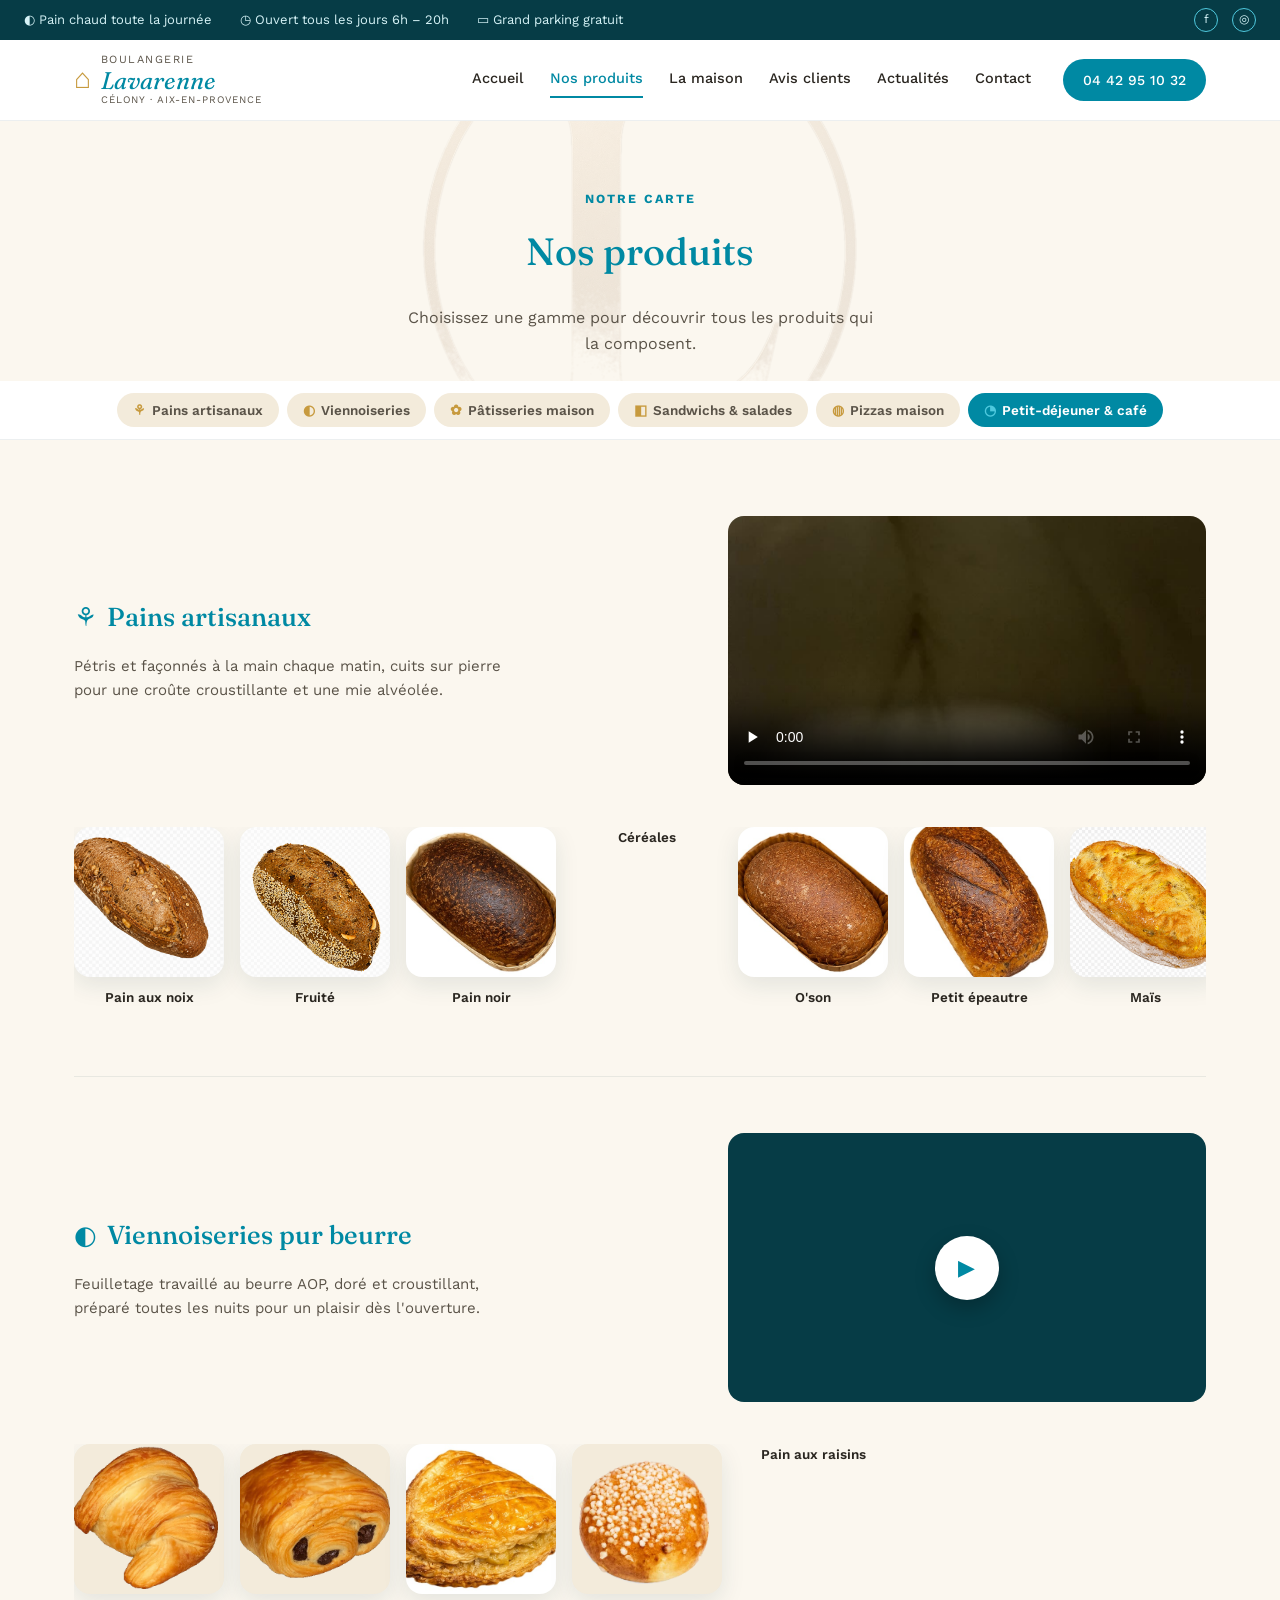
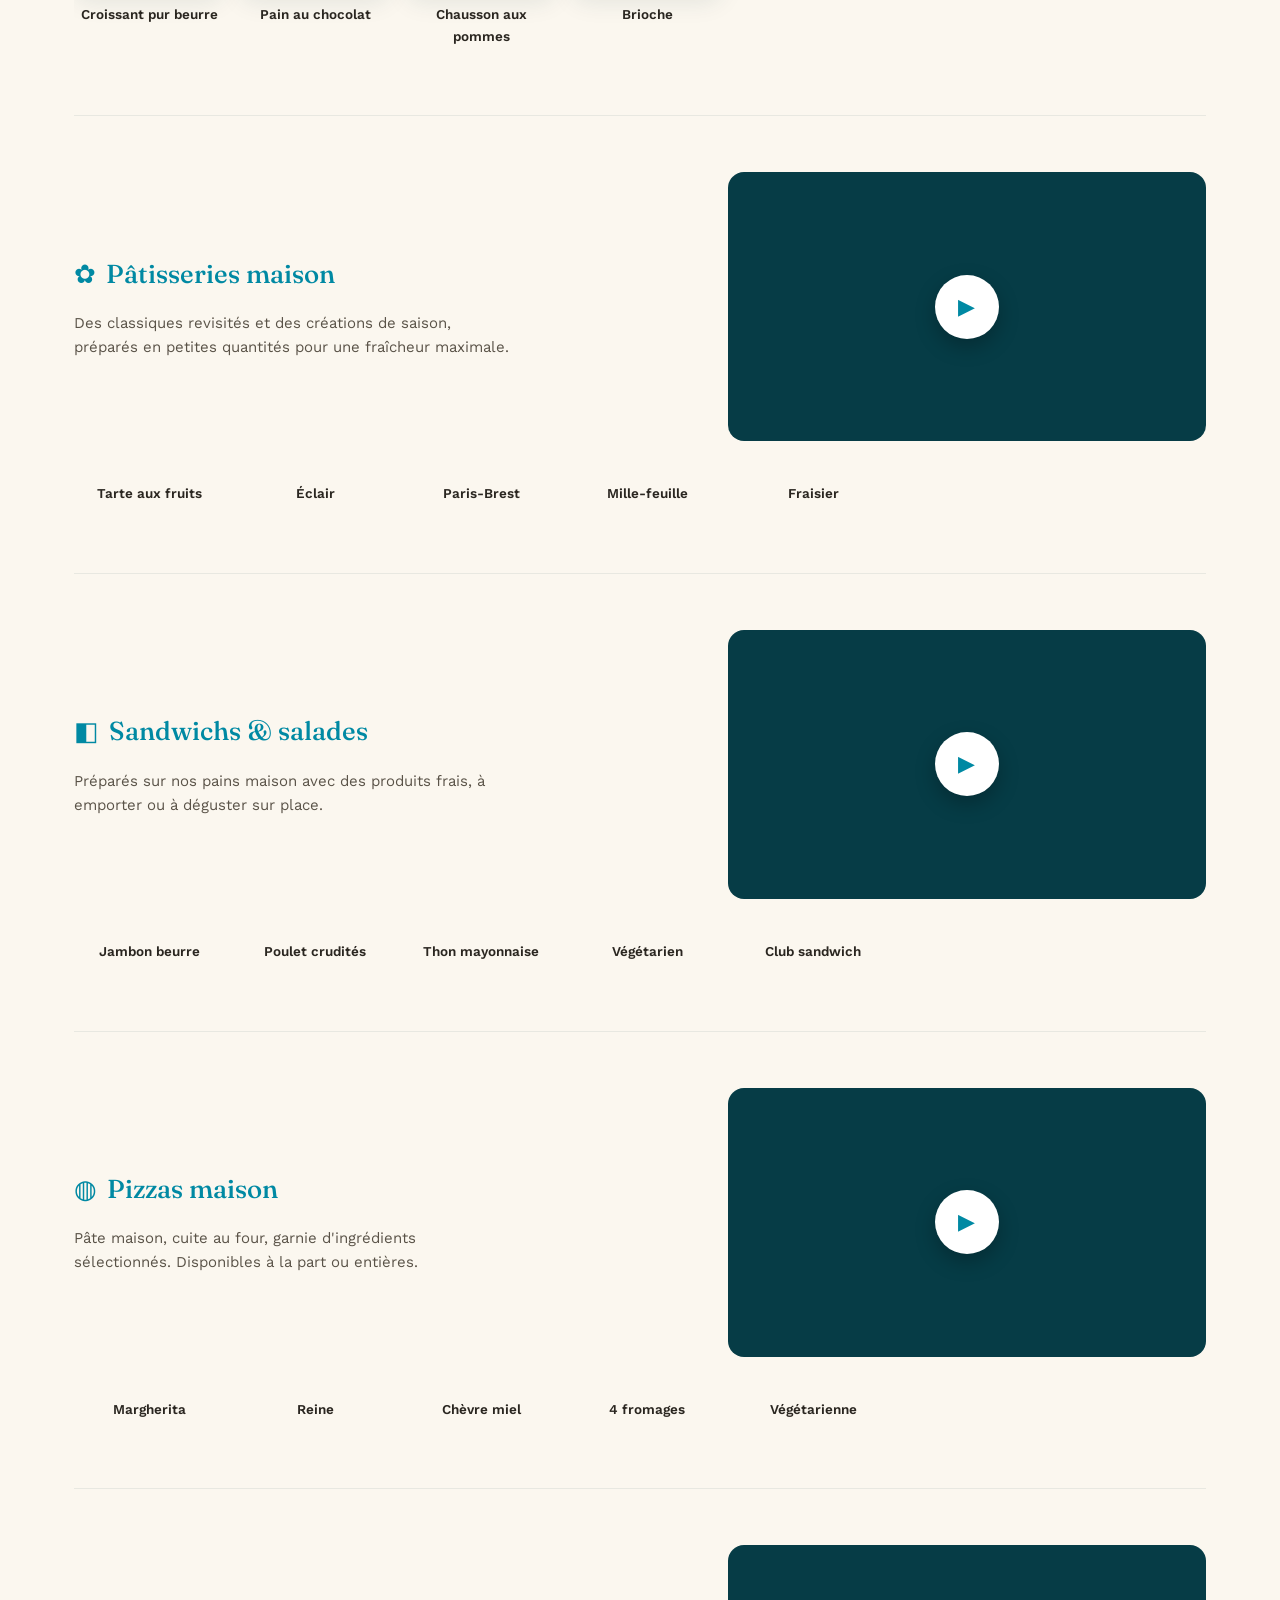
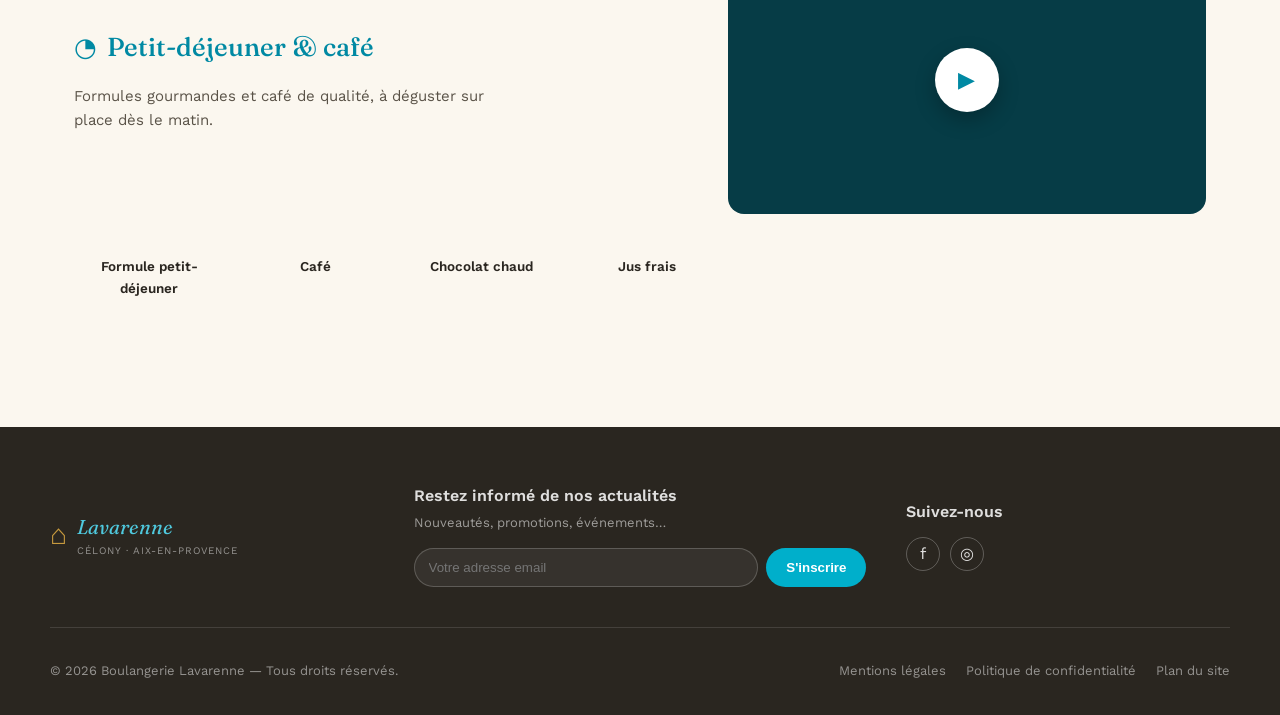
==== produits.html @ 8141646d "Add files via upload" ====
<!DOCTYPE html>
<html lang="fr">
<head>
<meta charset="UTF-8">
<meta name="viewport" content="width=device-width, initial-scale=1.0">
<title>Nos produits — Boulangerie Lavarenne</title>
<meta name="description" content="Découvrez toute la gamme de la Boulangerie Lavarenne : pains artisanaux, viennoiseries, pâtisseries maison, sandwichs, pizzas et petit-déjeuner.">
<link rel="preconnect" href="https://fonts.googleapis.com">
<link rel="preconnect" href="https://fonts.gstatic.com" crossorigin>
<link href="https://fonts.googleapis.com/css2?family=Fraunces:ital,opsz,wght@0,9..144,400;0,9..144,500;0,9..144,600;1,9..144,500&family=Work+Sans:wght@400;500;600&display=swap" rel="stylesheet">
<link rel="stylesheet" href="style.css">
<link rel="stylesheet" href="produits.css">
<style>
  .produits-hero{position:relative;overflow:hidden;}
  .produits-hero .hero-logo-bg{
    position:absolute;
    top:50%;
    left:50%;
    transform:translate(-50%,-50%);
    width:640px;
    max-width:90vw;
    height:auto;
    opacity:0.16;
    pointer-events:none;
    z-index:0;
  }
  .produits-hero > *{position:relative;z-index:1;}
</style>
</head>
<body>

<div class="topbar">
  <div class="topbar-inner">
    <span><i class="icon">◐</i> Pain chaud toute la journée</span>
    <span><i class="icon">◷</i> Ouvert tous les jours 6h – 20h</span>
    <span class="hide-mobile"><i class="icon">▭</i> Grand parking gratuit</span>
  </div>
  <div class="topbar-social">
    <a href="#" aria-label="Facebook">f</a>
    <a href="#" aria-label="Instagram">◎</a>
  </div>
</div>

<header class="site-header" id="site-header">
  <div class="header-inner">
    <a href="index.html" class="logo">
      <span class="logo-wheat">⌂</span>
      <span class="logo-text">
        <span class="logo-eyebrow">Boulangerie</span>
        <span class="logo-name">Lavarenne</span>
        <span class="logo-sub">Célony · Aix-en-Provence</span>
      </span>
    </a>
    <nav class="main-nav">
      <a href="index.html">Accueil</a>
      <a href="produits.html" class="active">Nos produits</a>
      <a href="index.html#maison">La maison</a>
      <a href="index.html#avis">Avis clients</a>
      <a href="index.html#actualites">Actualités</a>
      <a href="index.html#contact">Contact</a>
    </nav>
    <a href="tel:0442951032" class="phone-pill">04 42 95 10 32</a>
    <button class="burger" id="burger" aria-label="Ouvrir le menu">☰</button>
  </div>
</header>

<!-- ===== BANNIÈRE PAGE ===== -->
<section class="produits-hero">
  <img src="logo-lavarenne.webp" alt="" class="hero-logo-bg" aria-hidden="true">
  <p class="eyebrow">Notre carte</p>
  <h1>Nos produits</h1>
  <p class="produits-hero-text">Choisissez une gamme pour découvrir tous les produits qui la composent.</p>
</section>

<!-- ===== NAVIGATION CATÉGORIES (sticky) ===== -->
<nav class="cat-nav" id="cat-nav">
  <button data-target="pains" class="cat-btn active"><span class="icon">⚘</span>Pains artisanaux</button>
  <button data-target="viennoiseries" class="cat-btn"><span class="icon">◐</span>Viennoiseries</button>
  <button data-target="patisseries" class="cat-btn"><span class="icon">✿</span>Pâtisseries maison</button>
  <button data-target="sandwichs" class="cat-btn"><span class="icon">◧</span>Sandwichs &amp; salades</button>
  <button data-target="pizzas" class="cat-btn"><span class="icon">◍</span>Pizzas maison</button>
  <button data-target="petitdejeuner" class="cat-btn"><span class="icon">◔</span>Petit-déjeuner &amp; café</button>
</nav>

<!-- ===== SECTIONS PRODUITS ===== -->
<main class="produits-main">

  <section class="produit-section" id="pains">
    <div class="produit-section-head">
      <div>
        <h2><span class="icon">⚘</span>Pains artisanaux</h2>
        <p>Pétris et façonnés à la main chaque matin, cuits sur pierre pour une croûte croustillante et une mie alvéolée.</p>
      </div>
      <div class="video-block small">
        <video controls poster="atelier-video-cover.jpg" preload="none">
          <source src="atelier-video.mp4" type="video/mp4">
        </video>
      </div>
    </div>
    <div class="produit-scroll">
      <div class="produit-card"><img src="pain-noix.png" onerror="this.style.display='none'" alt="Pain aux noix"><p>Pain aux noix</p></div>
      <div class="produit-card"><img src="pain-fruitier.png" onerror="this.style.display='none'" alt="Pain fruité"><p>Fruité</p></div>
      <div class="produit-card"><img src="prod-noir.jpeg" onerror="this.style.display='none'" alt="Pain noir"><p>Pain noir</p></div>
      <div class="produit-card"><img src="prod-cereales2.jpg" onerror="this.style.display='none'" alt="Pain aux céréales"><p>Céréales</p></div>
      <div class="produit-card"><img src="prod-oson.jpeg" onerror="this.style.display='none'" alt="Pain O'son"><p>O'son</p></div>
      <div class="produit-card"><img src="prod-epeautre.jpeg" onerror="this.style.display='none'" alt="Petit épeautre"><p>Petit épeautre</p></div>
      <div class="produit-card"><img src="pain-mais.png" onerror="this.style.display='none'" alt="Pain au maïs"><p>Maïs</p></div>
      <div class="produit-card"><img src="prod-tourteseigle.jpg" onerror="this.style.display='none'" alt="Tourte de seigle"><p>Tourte de seigle</p></div>
      <div class="produit-card"><img src="pain-olives.png" onerror="this.style.display='none'" alt="Pain aux olives"><p>Pain aux olives</p></div>
    </div>
  </section>

  <section class="produit-section" id="viennoiseries">
    <div class="produit-section-head">
      <div>
        <h2><span class="icon">◐</span>Viennoiseries pur beurre</h2>
        <p>Feuilletage travaillé au beurre AOP, doré et croustillant, préparé toutes les nuits pour un plaisir dès l'ouverture.</p>
      </div>
      <div class="video-block small">
        <!-- VIDÉO À REMPLACER : feuilletage / sortie de four des croissants -->
        <img src="video-viennoiseries.jpg" alt="Feuilletage des viennoiseries" onerror="this.style.display='none'">
        <button class="play-btn" aria-label="Voir la vidéo viennoiseries">▶</button>
      </div>
    </div>
    <div class="produit-scroll">
      <div class="produit-card"><img src="prod-croissant.png" onerror="this.style.display='none'" alt="Croissant pur beurre"><p>Croissant pur beurre</p></div>
      <div class="produit-card"><img src="prod-painchoco.png" onerror="this.style.display='none'" alt="Pain au chocolat"><p>Pain au chocolat</p></div>
      <div class="produit-card"><img src="prod-chausson.jpeg" onerror="this.style.display='none'" alt="Chausson aux pommes"><p>Chausson aux pommes</p></div>
      <div class="produit-card"><img src="brioche-sucre.webp" onerror="this.style.display='none'" alt="Brioche"><p>Brioche</p></div>
      <div class="produit-card"><img src="Prod-raisin.jpeg" onerror="this.style.display='none'" alt="Pain aux raisins"><p>Pain aux raisins</p></div>
    </div>
  </section>

  <section class="produit-section" id="patisseries">
    <div class="produit-section-head">
      <div>
        <h2><span class="icon">✿</span>Pâtisseries maison</h2>
        <p>Des classiques revisités et des créations de saison, préparés en petites quantités pour une fraîcheur maximale.</p>
      </div>
      <div class="video-block small">
        <!-- VIDÉO À REMPLACER : dressage d'une pâtisserie, pochage de crème -->
        <img src="video-patisseries.jpg" alt="Dressage d'une pâtisserie" onerror="this.style.display='none'">
        <button class="play-btn" aria-label="Voir la vidéo pâtisseries">▶</button>
      </div>
    </div>
    <div class="produit-scroll">
      <div class="produit-card"><img src="prod-tarte.jpg" onerror="this.style.display='none'" alt="Tarte aux fruits"><p>Tarte aux fruits</p></div>
      <div class="produit-card"><img src="prod-eclair.jpg" onerror="this.style.display='none'" alt="Éclair"><p>Éclair</p></div>
      <div class="produit-card"><img src="prod-parisbrest.jpg" onerror="this.style.display='none'" alt="Paris-Brest"><p>Paris-Brest</p></div>
      <div class="produit-card"><img src="prod-millefeuille.jpg" onerror="this.style.display='none'" alt="Mille-feuille"><p>Mille-feuille</p></div>
      <div class="produit-card"><img src="prod-fraisier.jpg" onerror="this.style.display='none'" alt="Fraisier"><p>Fraisier</p></div>
    </div>
  </section>

  <section class="produit-section" id="sandwichs">
    <div class="produit-section-head">
      <div>
        <h2><span class="icon">◧</span>Sandwichs &amp; salades</h2>
        <p>Préparés sur nos pains maison avec des produits frais, à emporter ou à déguster sur place.</p>
      </div>
      <div class="video-block small">
        <!-- VIDÉO À REMPLACER : garnissage d'un sandwich au comptoir -->
        <img src="video-sandwichs.jpg" alt="Préparation d'un sandwich" onerror="this.style.display='none'">
        <button class="play-btn" aria-label="Voir la vidéo sandwichs">▶</button>
      </div>
    </div>
    <div class="produit-scroll">
      <div class="produit-card"><img src="prod-jambonbeurre.jpg" onerror="this.style.display='none'" alt="Jambon beurre"><p>Jambon beurre</p></div>
      <div class="produit-card"><img src="prod-poulet.jpg" onerror="this.style.display='none'" alt="Poulet crudités"><p>Poulet crudités</p></div>
      <div class="produit-card"><img src="prod-thon.jpg" onerror="this.style.display='none'" alt="Thon mayonnaise"><p>Thon mayonnaise</p></div>
      <div class="produit-card"><img src="prod-vege.jpg" onerror="this.style.display='none'" alt="Sandwich végétarien"><p>Végétarien</p></div>
      <div class="produit-card"><img src="prod-club.jpg" onerror="this.style.display='none'" alt="Club sandwich"><p>Club sandwich</p></div>
    </div>
  </section>

  <section class="produit-section" id="pizzas">
    <div class="produit-section-head">
      <div>
        <h2><span class="icon">◍</span>Pizzas maison</h2>
        <p>Pâte maison, cuite au four, garnie d'ingrédients sélectionnés. Disponibles à la part ou entières.</p>
      </div>
      <div class="video-block small">
        <!-- VIDÉO À REMPLACER : étalage de pâte, sortie de four de la pizza -->
        <img src="video-pizzas.jpg" alt="Préparation d'une pizza" onerror="this.style.display='none'">
        <button class="play-btn" aria-label="Voir la vidéo pizzas">▶</button>
      </div>
    </div>
    <div class="produit-scroll">
      <div class="produit-card"><img src="prod-margherita.jpg" onerror="this.style.display='none'" alt="Margherita"><p>Margherita</p></div>
      <div class="produit-card"><img src="prod-reine.jpg" onerror="this.style.display='none'" alt="Reine"><p>Reine</p></div>
      <div class="produit-card"><img src="prod-chevremiel.jpg" onerror="this.style.display='none'" alt="Chèvre miel"><p>Chèvre miel</p></div>
      <div class="produit-card"><img src="prod-4fromages.jpg" onerror="this.style.display='none'" alt="4 fromages"><p>4 fromages</p></div>
      <div class="produit-card"><img src="prod-pizzavege.jpg" onerror="this.style.display='none'" alt="Pizza végétarienne"><p>Végétarienne</p></div>
    </div>
  </section>

  <section class="produit-section" id="petitdejeuner">
    <div class="produit-section-head">
      <div>
        <h2><span class="icon">◔</span>Petit-déjeuner &amp; café</h2>
        <p>Formules gourmandes et café de qualité, à déguster sur place dès le matin.</p>
      </div>
      <div class="video-block small">
        <!-- VIDÉO À REMPLACER : préparation d'un café, dressage d'une formule petit-déjeuner -->
        <img src="video-petitdej.jpg" alt="Préparation d'un café" onerror="this.style.display='none'">
        <button class="play-btn" aria-label="Voir la vidéo petit-déjeuner">▶</button>
      </div>
    </div>
    <div class="produit-scroll">
      <div class="produit-card"><img src="prod-formule.jpg" onerror="this.style.display='none'" alt="Formule petit-déjeuner"><p>Formule petit-déjeuner</p></div>
      <div class="produit-card"><img src="prod-cafe.jpg" onerror="this.style.display='none'" alt="Café"><p>Café</p></div>
      <div class="produit-card"><img src="prod-chocolat.jpg" onerror="this.style.display='none'" alt="Chocolat chaud"><p>Chocolat chaud</p></div>
      <div class="produit-card"><img src="prod-jusfrais.jpg" onerror="this.style.display='none'" alt="Jus frais"><p>Jus frais</p></div>
    </div>
  </section>

</main>

<footer class="site-footer">
  <div class="footer-inner">
    <div class="footer-brand">
      <span class="logo-wheat">⌂</span>
      <div>
        <div class="logo-name">Lavarenne</div>
        <div class="logo-sub">Célony · Aix-en-Provence</div>
      </div>
    </div>
    <form class="newsletter" onsubmit="return false;">
      <p>Restez informé de nos actualités</p>
      <p class="footer-fine">Nouveautés, promotions, événements…</p>
      <div class="newsletter-row">
        <input type="email" placeholder="Votre adresse email" required>
        <button type="submit">S'inscrire</button>
      </div>
    </form>
    <div class="footer-social">
      <p>Suivez-nous</p>
      <div class="social-icons">
        <a href="#" aria-label="Facebook">f</a>
        <a href="#" aria-label="Instagram">◎</a>
      </div>
    </div>
  </div>
  <div class="footer-bottom">
    <p>© 2026 Boulangerie Lavarenne — Tous droits réservés.</p>
    <div class="footer-links">
      <a href="mentions-legales.html">Mentions légales</a>
      <a href="confidentialite.html">Politique de confidentialité</a>
      <a href="plan-du-site.html">Plan du site</a>
    </div>
  </div>
</footer>

<script src="script.js"></script>
<script src="produits.js"></script>
</body>
</html>
---- style.css ----
/* ===== TOKENS ===== */
:root{
  --turquoise-900:#063C46;
  --turquoise-700:#0089A3;
  --turquoise-600:#00AFCB;
  --turquoise-400:#4FC9DE;
  --turquoise-100:#D6F3F7;
  --cream-50:#FBF7EF;
  --cream-100:#F3EBDB;
  --charcoal:#2A2620;
  --charcoal-soft:#5A5348;
  --gold:#C79A3E;
  --white:#FFFFFF;
  --radius-sm:8px;
  --radius-md:16px;
  --radius-lg:28px;
  --font-display:'Fraunces', serif;
  --font-body:'Work Sans', sans-serif;
  --shadow-card:0 8px 24px rgba(15,58,64,0.10);
  --max-width:1180px;
}

*{box-sizing:border-box;}
html{scroll-behavior:smooth;}
body.intro-active{overflow:hidden;}

/* ===== ÉCRAN D'INTRODUCTION ===== */
.intro-splash{
  position:fixed;inset:0;z-index:300;
  background:radial-gradient(ellipse at 50% 120%, #04100E 0%, #000000 65%);
  display:flex;align-items:center;justify-content:center;
  transition:opacity 1.1s ease;
  animation:intro-dawn 4.5s ease forwards;
}
@keyframes intro-dawn{
  0%{background:radial-gradient(ellipse at 50% 130%, #060606 0%, #000000 60%);}
  55%{background:radial-gradient(ellipse at 50% 120%, #0A2A2C 0%, #010403 65%);}
  100%{background:radial-gradient(ellipse at 50% 110%, #1B6B73 -20%, #04100E 55%, #010302 100%);}
}
.intro-splash.intro-lighten{background:radial-gradient(ellipse at 50% 110%, #1B6B73 -20%, #04100E 55%, #010302 100%);}
.intro-splash.intro-hide{opacity:0;pointer-events:none;}
.intro-splash p{
  margin:0;padding:0 28px;text-align:center;color:var(--white);
  font-family:var(--font-display);font-style:italic;
  font-size:clamp(20px,4vw,30px);line-height:1.4;
  opacity:0;transition:opacity 1.6s ease, transform 1.6s ease;
  transform:translateY(10px);
}
.intro-splash p.show{opacity:1;transform:translateY(0);}
.intro-splash p em{color:var(--turquoise-400);font-style:italic;}
body{
  margin:0;
  font-family:var(--font-body);
  color:var(--charcoal);
  background:var(--cream-50);
  line-height:1.6;
}
img{max-width:100%;display:block;}
a{color:inherit;text-decoration:none;}
h1,h2,h3{font-family:var(--font-display);font-weight:500;margin:0 0 0.6em;color:var(--charcoal);}
.icon{font-style:normal;}

/* ===== TOPBAR ===== */
.topbar{
  background:var(--turquoise-900);
  color:var(--turquoise-100);
  font-size:13px;
  display:flex;
  justify-content:space-between;
  align-items:center;
  padding:8px 24px;
}
.topbar-inner{display:flex;gap:28px;flex-wrap:wrap;}
.topbar-social{display:flex;gap:14px;}
.topbar-social a{width:24px;height:24px;border-radius:50%;border:1px solid var(--turquoise-400);display:flex;align-items:center;justify-content:center;font-size:12px;}
@media(max-width:720px){ .hide-mobile{display:none;} .topbar-inner{gap:16px;} }

/* ===== HEADER ===== */
.site-header{
  background:var(--white);
  border-bottom:1px solid rgba(15,58,64,0.08);
  position:sticky;
  top:0;
  z-index:50;
}
.header-inner{
  max-width:var(--max-width);
  margin:0 auto;
  padding:14px 24px;
  display:flex;
  align-items:center;
  gap:32px;
}
.logo{display:flex;align-items:center;gap:10px;margin-right:auto;}
.logo-wheat{font-size:28px;color:var(--gold);}
.logo-text{display:flex;flex-direction:column;line-height:1.15;}
.logo-eyebrow{font-size:11px;letter-spacing:1.5px;text-transform:uppercase;color:var(--charcoal-soft);}
.logo-name{font-family:var(--font-display);font-size:24px;color:var(--turquoise-700);font-style:italic;}
.logo-sub{font-size:10px;letter-spacing:1px;text-transform:uppercase;color:var(--charcoal-soft);}
.main-nav{display:flex;gap:26px;font-size:14.5px;font-weight:500;}
.main-nav a{padding:6px 0;border-bottom:2px solid transparent;}
.main-nav a:hover,.main-nav a.active{color:var(--turquoise-700);border-color:var(--turquoise-700);}
.phone-pill{background:var(--turquoise-700);color:var(--white);padding:10px 20px;border-radius:999px;font-weight:500;font-size:14px;white-space:nowrap;}
.phone-pill:hover{background:var(--turquoise-900);}
.burger{display:none;background:none;border:none;font-size:22px;cursor:pointer;}
@media(max-width:900px){
  .main-nav{display:none;}
  .burger{display:block;}
}

/* ===== HERO ===== */
.hero{position:relative;min-height:620px;display:flex;align-items:center;overflow:hidden;color:var(--white);}
.hero-media{position:absolute;inset:0;background:var(--turquoise-900);}
.hero-media img{width:100%;height:100%;object-fit:cover;opacity:0.85;}
.hero-overlay{position:absolute;inset:0;background:linear-gradient(90deg, rgba(15,25,25,0.82) 0%, rgba(15,25,25,0.55) 45%, rgba(15,25,25,0.25) 100%);}
.hero-content{position:relative;max-width:var(--max-width);margin:0 auto;padding:80px 24px;width:100%;}
.hero .eyebrow{color:var(--turquoise-100);text-transform:uppercase;letter-spacing:2px;font-size:13px;font-weight:600;margin-bottom:14px;}
.hero h1{font-size:46px;line-height:1.15;max-width:640px;margin-bottom:20px;color:var(--white);}
.hero h1 em{color:var(--turquoise-400);font-style:italic;}
.hero-text{max-width:480px;font-size:16px;color:rgba(255,255,255,0.85);margin-bottom:32px;}
.hero-actions{display:flex;gap:16px;flex-wrap:wrap;}
.btn{display:inline-flex;align-items:center;gap:8px;padding:14px 26px;border-radius:999px;font-weight:600;font-size:14.5px;transition:transform .15s ease, background .15s ease;}
.btn:hover{transform:translateY(-1px);}
.btn-primary{background:var(--turquoise-600);color:var(--white);}
.btn-primary:hover{background:var(--turquoise-700);}
.btn-outline{border:1.5px solid rgba(255,255,255,0.6);color:var(--white);}
.btn-outline:hover{background:rgba(255,255,255,0.12);}
.btn-light{background:var(--white);color:var(--turquoise-700);}
.hero-scroll{position:absolute;bottom:22px;left:50%;transform:translateX(-50%);font-size:22px;color:rgba(255,255,255,0.7);animation:bounce 2s infinite;}
@keyframes bounce{0%,100%{transform:translate(-50%,0);}50%{transform:translate(-50%,8px);}}
@media(max-width:720px){ .hero h1{font-size:32px;} .hero-content{padding:60px 20px;} }

/* ===== SECTIONS GÉNÉRIQUES ===== */
.section{padding:80px 24px;max-width:var(--max-width);margin:0 auto;}
.section-title{text-align:center;font-size:30px;}
.divider{text-align:center;color:var(--gold);letter-spacing:4px;margin-bottom:40px;font-size:13px;}

/* ===== SPÉCIALITÉS ===== */
.specialites-grid{display:grid;grid-template-columns:repeat(6,1fr);gap:18px;}
.specialite-card{position:relative;border-radius:var(--radius-md);overflow:hidden;aspect-ratio:3/4;box-shadow:var(--shadow-card);background:var(--turquoise-900);}
.specialite-card img{width:100%;height:100%;object-fit:cover;transition:transform .4s ease;}
.specialite-card:hover img{transform:scale(1.06);}
.specialite-card.img-fallback{background:linear-gradient(160deg,var(--turquoise-700),var(--turquoise-900));}
.specialite-card.img-fallback img{display:none;}
.specialite-label{position:absolute;left:0;right:0;bottom:0;padding:14px 10px;background:linear-gradient(0deg, rgba(15,25,25,0.85), transparent);color:var(--white);font-size:13.5px;font-weight:600;display:flex;flex-direction:column;align-items:center;gap:4px;text-align:center;}
.specialite-label .icon{font-size:18px;color:var(--turquoise-400);}
@media(max-width:900px){ .specialites-grid{grid-template-columns:repeat(3,1fr);} }
@media(max-width:520px){ .specialites-grid{grid-template-columns:repeat(2,1fr);} }

/* ===== AVIS ===== */
.avis-header{margin-bottom:32px;}
.google-score{display:flex;align-items:center;gap:10px;margin:8px 0;}
.google-g{width:34px;height:34px;border-radius:50%;background:var(--white);border:1px solid rgba(0,0,0,0.1);display:flex;align-items:center;justify-content:center;font-weight:700;color:var(--turquoise-700);}
.score{font-size:22px;font-weight:600;}
.avis-count a{color:var(--turquoise-700);font-weight:600;}
.avis-grid{display:grid;grid-template-columns:repeat(4,1fr);gap:18px;}
.avis-card{background:var(--white);border-radius:var(--radius-md);padding:22px;box-shadow:var(--shadow-card);margin:0;}
.avis-card .stars{color:var(--gold);letter-spacing:2px;margin-bottom:10px;}
.avis-card p{font-size:14.5px;color:var(--charcoal-soft);margin:0 0 14px;}
.avis-card cite{font-style:normal;font-weight:600;font-size:13.5px;}
@media(max-width:900px){ .avis-grid{grid-template-columns:repeat(2,1fr);} }
@media(max-width:560px){ .avis-grid{grid-template-columns:1fr;} }

/* ===== SAVOIR-FAIRE ===== */
.savoir-faire{background:var(--cream-100);border-radius:var(--radius-lg);}
.savoir-faire-grid{display:grid;grid-template-columns:1fr 1.1fr;gap:56px;align-items:center;}
.savoir-faire-text p{color:var(--charcoal-soft);font-size:15.5px;}
.eyebrow{color:var(--turquoise-700);text-transform:uppercase;letter-spacing:2px;font-size:12.5px;font-weight:700;}
.valeurs-list{list-style:none;padding:0;margin:24px 0;display:flex;flex-direction:column;gap:10px;font-weight:600;font-size:14.5px;}
.valeurs-list .icon{color:var(--gold);margin-right:10px;}
.video-block{position:relative;border-radius:var(--radius-md);overflow:hidden;aspect-ratio:16/10;background:var(--turquoise-900);margin-bottom:14px;}
.video-block img{width:100%;height:100%;object-fit:cover;opacity:0.75;}
.video-block video{width:100%;height:100%;object-fit:cover;display:block;background:var(--turquoise-900);}
.play-btn{position:absolute;top:50%;left:50%;transform:translate(-50%,-50%);width:64px;height:64px;border-radius:50%;background:var(--white);border:none;font-size:22px;color:var(--turquoise-700);cursor:pointer;box-shadow:0 8px 20px rgba(0,0,0,0.25);}
.video-caption{position:absolute;bottom:16px;left:16px;color:var(--white);font-weight:600;font-size:14px;text-transform:uppercase;letter-spacing:1px;}
.mini-gallery{display:grid;grid-template-columns:repeat(3,1fr);gap:10px;}
.mini-gallery img{border-radius:var(--radius-sm);aspect-ratio:1/1;object-fit:cover;}
@media(max-width:900px){ .savoir-faire-grid{grid-template-columns:1fr;} }

/* ===== UNIVERS ===== */
.univers-strip{display:grid;grid-auto-flow:column;grid-auto-columns:180px;gap:12px;overflow-x:auto;padding-bottom:8px;}
.univers-strip img{border-radius:var(--radius-sm);height:180px;object-fit:cover;}

/* ===== CONTACT ===== */
.contact{background:var(--turquoise-900);border-radius:var(--radius-lg);color:var(--white);margin-bottom:40px;}
.contact-grid{display:grid;grid-template-columns:1fr 1fr 1fr;gap:24px;}
.contact-info h2{color:var(--white);}
.contact-info p{margin:0 0 16px;font-size:14.5px;color:rgba(255,255,255,0.85);}
.contact-info .icon{color:var(--turquoise-400);margin-right:8px;}
.contact-photo,.contact-map{position:relative;border-radius:var(--radius-md);overflow:hidden;min-height:220px;background:var(--turquoise-700);}
.contact-photo img{width:100%;height:100%;object-fit:cover;}
.visite-btn{position:absolute;bottom:14px;left:14px;background:rgba(15,25,25,0.6);color:var(--white);border:none;padding:8px 16px;border-radius:999px;font-size:13px;font-weight:600;cursor:pointer;}
.contact-map iframe{width:100%;height:220px;border:0;filter:grayscale(0.1);}
.itineraire-btn{position:absolute;bottom:14px;right:14px;background:var(--white);color:var(--turquoise-700);padding:8px 16px;border-radius:999px;font-size:13px;font-weight:600;}
@media(max-width:900px){ .contact-grid{grid-template-columns:1fr;} }

/* ===== FOOTER ===== */
.site-footer{background:var(--charcoal);color:rgba(255,255,255,0.85);padding:56px 24px 0;}
.footer-inner{max-width:var(--max-width);margin:0 auto;display:grid;grid-template-columns:1fr 1.4fr 1fr;gap:40px;padding-bottom:40px;border-bottom:1px solid rgba(255,255,255,0.12);}
.footer-brand{display:flex;align-items:center;gap:10px;}
.footer-brand .logo-name{color:var(--turquoise-400);font-family:var(--font-display);font-style:italic;font-size:20px;}
.footer-brand .logo-sub{font-size:10px;letter-spacing:1px;text-transform:uppercase;color:rgba(255,255,255,0.5);}
.newsletter p{margin:0 0 4px;font-weight:600;}
.footer-fine{font-size:13px;color:rgba(255,255,255,0.55)!important;font-weight:400!important;margin-bottom:14px!important;}
.newsletter-row{display:flex;gap:8px;}
.newsletter-row input{flex:1;padding:11px 14px;border-radius:999px;border:1px solid rgba(255,255,255,0.2);background:rgba(255,255,255,0.06);color:var(--white);}
.newsletter-row button{background:var(--turquoise-600);color:var(--white);border:none;padding:11px 20px;border-radius:999px;font-weight:600;cursor:pointer;}
.footer-social p{font-weight:600;margin-bottom:12px;}
.social-icons{display:flex;gap:10px;}
.social-icons a{width:34px;height:34px;border-radius:50%;border:1px solid rgba(255,255,255,0.25);display:flex;align-items:center;justify-content:center;}
.footer-bottom{max-width:var(--max-width);margin:0 auto;display:flex;justify-content:space-between;align-items:center;padding:20px 0;font-size:13px;color:rgba(255,255,255,0.5);flex-wrap:wrap;gap:10px;}
.footer-links{display:flex;gap:20px;}
@media(max-width:900px){ .footer-inner{grid-template-columns:1fr;} }
---- produits.css ----
.produits-hero{max-width:var(--max-width);margin:0 auto;padding:56px 24px 24px;text-align:center;}
.produits-hero h1{font-size:38px;color:var(--turquoise-700);}
.produits-hero-text{color:var(--charcoal-soft);max-width:480px;margin:0 auto;}

.cat-nav{
  position:sticky;top:0;z-index:40;
  background:var(--white);
  border-bottom:1px solid rgba(15,58,64,0.08);
  display:flex;gap:8px;justify-content:center;flex-wrap:wrap;
  padding:12px 24px;
}
.cat-btn{
  background:var(--cream-100);border:none;padding:9px 16px;border-radius:999px;
  font-family:var(--font-body);font-size:13.5px;font-weight:600;color:var(--charcoal-soft);
  cursor:pointer;display:flex;align-items:center;gap:6px;transition:background .15s ease, color .15s ease;
}
.cat-btn .icon{color:var(--gold);}
.cat-btn:hover{background:var(--turquoise-100);}
.cat-btn.active{background:var(--turquoise-700);color:var(--white);}
.cat-btn.active .icon{color:var(--turquoise-400);}

.produits-main{max-width:var(--max-width);margin:0 auto;padding:20px 24px 60px;}
.produit-section{padding:56px 0;border-bottom:1px solid rgba(15,58,64,0.08);scroll-margin-top:130px;}
.produit-section:last-child{border-bottom:none;}
.produit-section-head{display:grid;grid-template-columns:1.3fr 1fr;gap:32px;align-items:center;margin-bottom:28px;}
.produit-section-head h2{display:flex;align-items:center;gap:10px;font-size:26px;color:var(--turquoise-700);}
.produit-section-head p{color:var(--charcoal-soft);font-size:15px;max-width:440px;}
.video-block.small{aspect-ratio:16/9;}
@media(max-width:800px){ .produit-section-head{grid-template-columns:1fr;} }

.produit-scroll{display:flex;gap:16px;overflow-x:auto;padding-bottom:12px;}
.produit-card{flex:0 0 auto;width:150px;text-align:center;}
.produit-card img{width:150px;height:150px;object-fit:cover;border-radius:var(--radius-md);box-shadow:var(--shadow-card);margin-bottom:10px;background:var(--cream-100);}
.produit-card p{font-size:13.5px;font-weight:600;margin:0;}
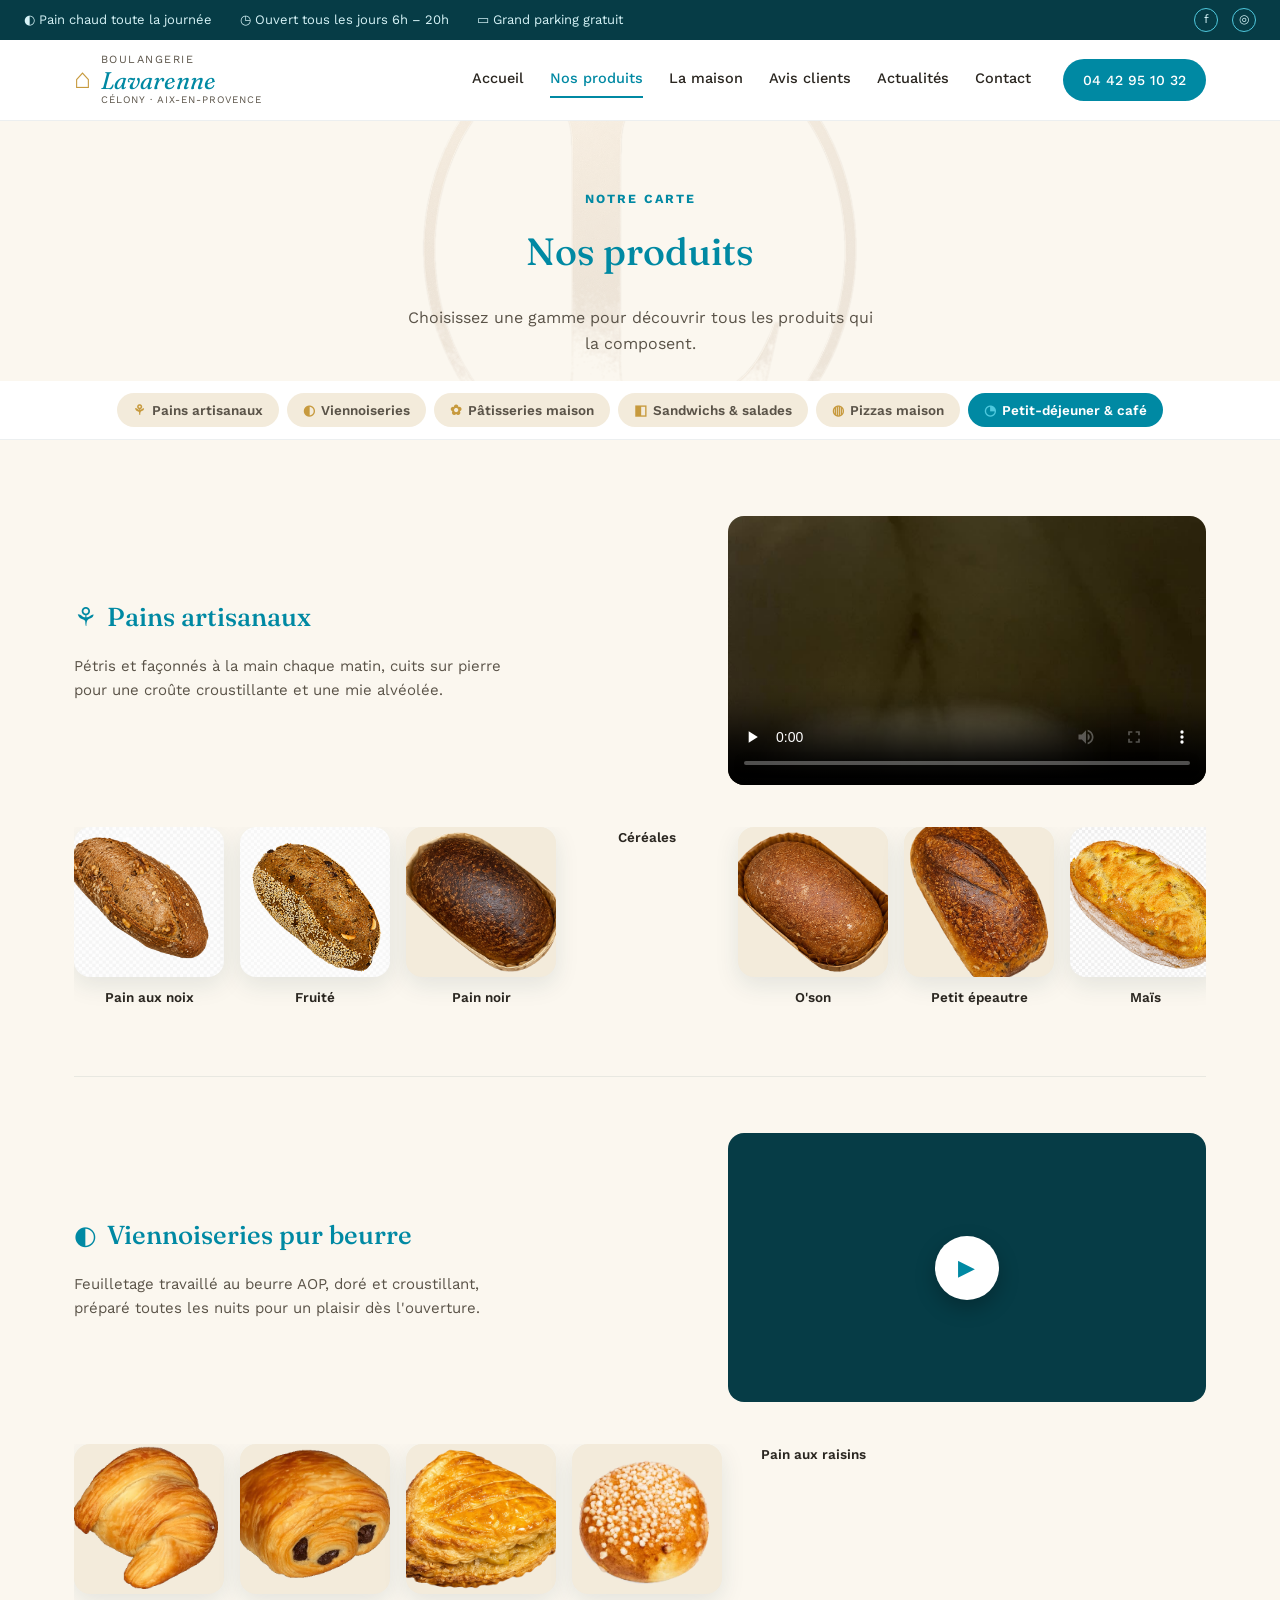
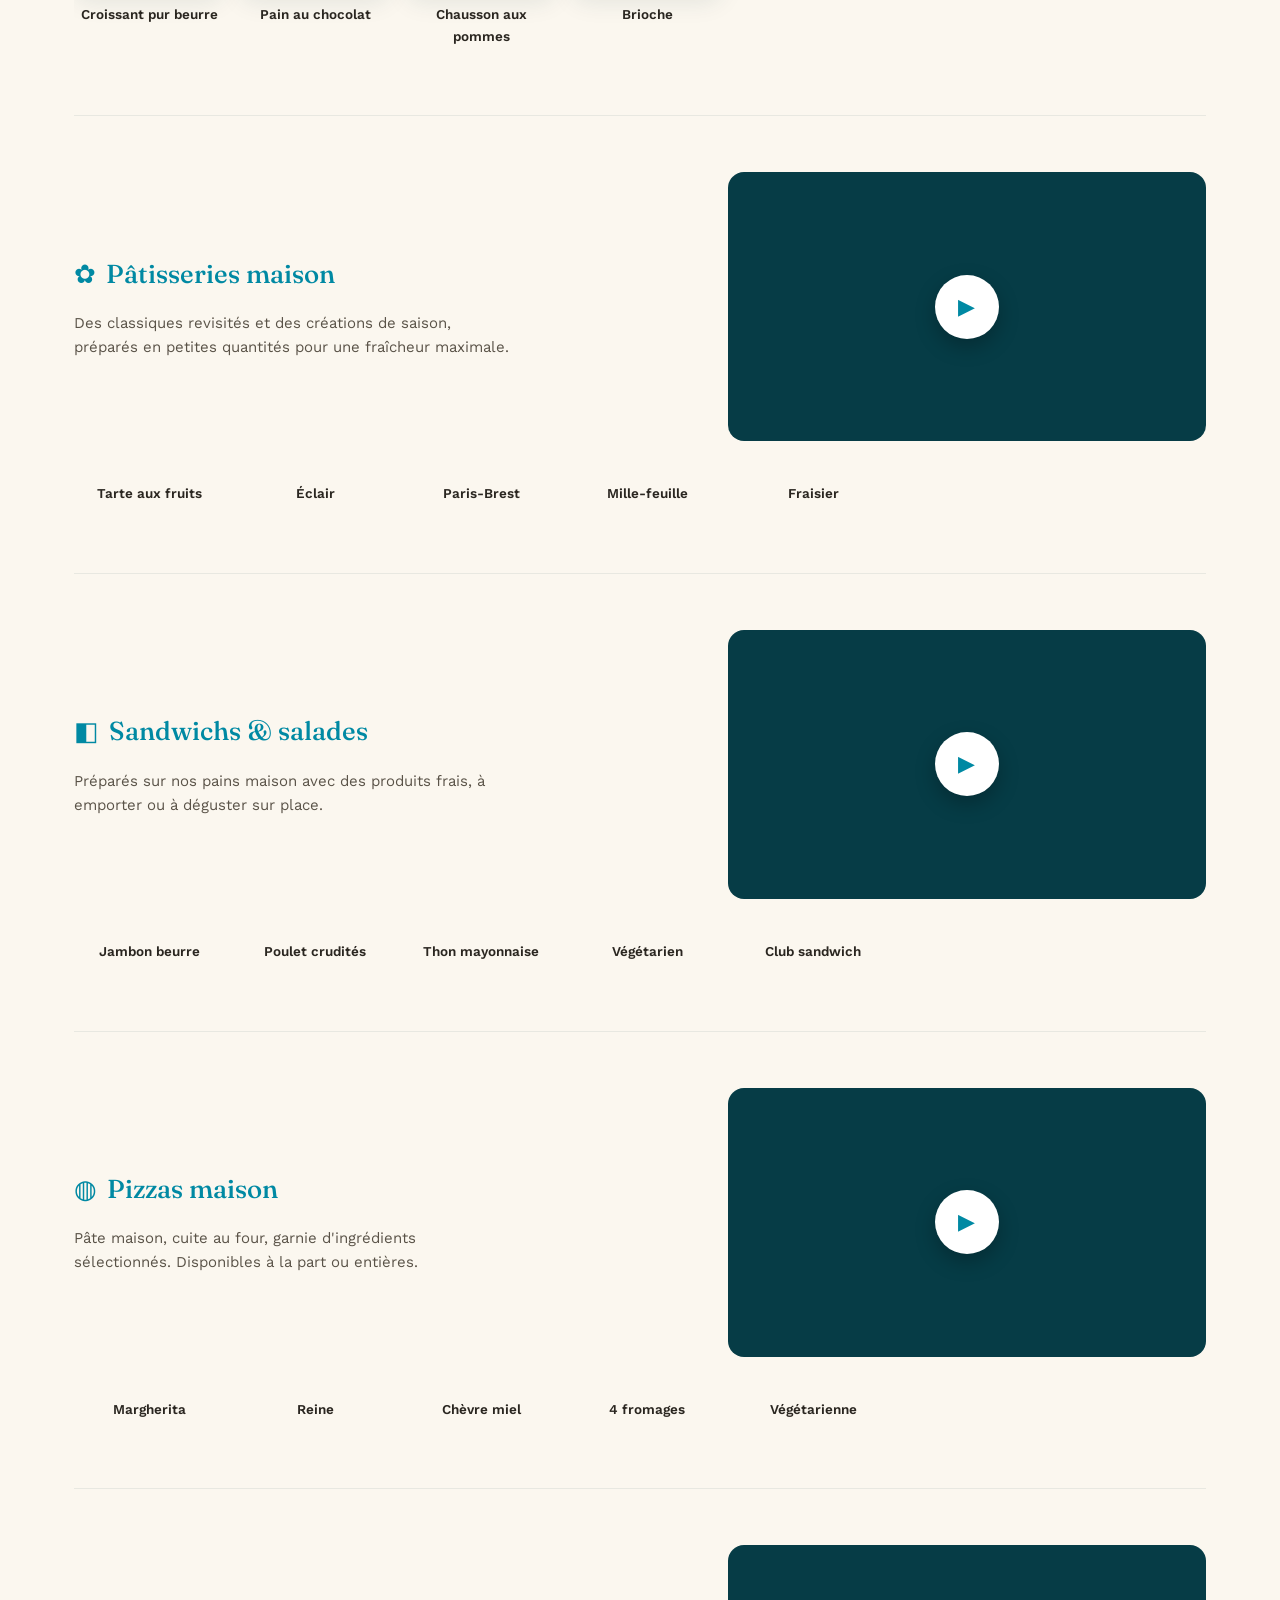
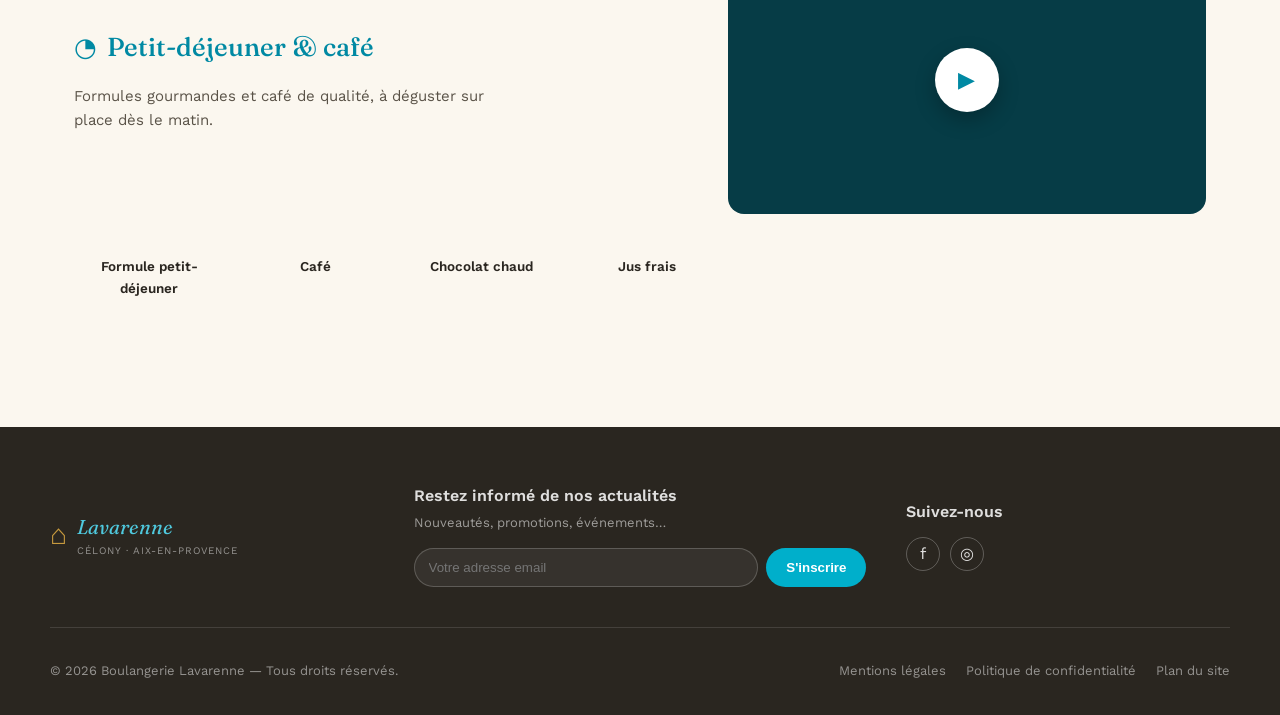
==== commit 9579677c: "Add files via upload" ====
--- a/produits.html
+++ b/produits.html
@@ -100,10 +100,10 @@
     <div class="produit-scroll">
       <div class="produit-card"><img src="pain-noix.png" onerror="this.style.display='none'" alt="Pain aux noix"><p>Pain aux noix</p></div>
       <div class="produit-card"><img src="pain-fruitier.png" onerror="this.style.display='none'" alt="Pain fruité"><p>Fruité</p></div>
-      <div class="produit-card"><img src="prod-noir.jpeg" onerror="this.style.display='none'" alt="Pain noir"><p>Pain noir</p></div>
+      <div class="produit-card"><img src="prod-noir.png" onerror="this.style.display='none'" alt="Pain noir"><p>Pain noir</p></div>
       <div class="produit-card"><img src="prod-cereales2.jpg" onerror="this.style.display='none'" alt="Pain aux céréales"><p>Céréales</p></div>
-      <div class="produit-card"><img src="prod-oson.jpeg" onerror="this.style.display='none'" alt="Pain O'son"><p>O'son</p></div>
-      <div class="produit-card"><img src="prod-epeautre.jpeg" onerror="this.style.display='none'" alt="Petit épeautre"><p>Petit épeautre</p></div>
+      <div class="produit-card"><img src="prod-oson.png" onerror="this.style.display='none'" alt="Pain O'son"><p>O'son</p></div>
+      <div class="produit-card"><img src="prod-epeautre.png" onerror="this.style.display='none'" alt="Petit épeautre"><p>Petit épeautre</p></div>
       <div class="produit-card"><img src="pain-mais.png" onerror="this.style.display='none'" alt="Pain au maïs"><p>Maïs</p></div>
       <div class="produit-card"><img src="prod-tourteseigle.jpg" onerror="this.style.display='none'" alt="Tourte de seigle"><p>Tourte de seigle</p></div>
       <div class="produit-card"><img src="pain-olives.png" onerror="this.style.display='none'" alt="Pain aux olives"><p>Pain aux olives</p></div>
@@ -125,7 +125,7 @@
     <div class="produit-scroll">
       <div class="produit-card"><img src="prod-croissant.png" onerror="this.style.display='none'" alt="Croissant pur beurre"><p>Croissant pur beurre</p></div>
       <div class="produit-card"><img src="prod-painchoco.png" onerror="this.style.display='none'" alt="Pain au chocolat"><p>Pain au chocolat</p></div>
-      <div class="produit-card"><img src="prod-chausson.jpeg" onerror="this.style.display='none'" alt="Chausson aux pommes"><p>Chausson aux pommes</p></div>
+      <div class="produit-card"><img src="prod-chausson.png" onerror="this.style.display='none'" alt="Chausson aux pommes"><p>Chausson aux pommes</p></div>
       <div class="produit-card"><img src="brioche-sucre.webp" onerror="this.style.display='none'" alt="Brioche"><p>Brioche</p></div>
       <div class="produit-card"><img src="Prod-raisin.jpeg" onerror="this.style.display='none'" alt="Pain aux raisins"><p>Pain aux raisins</p></div>
     </div>
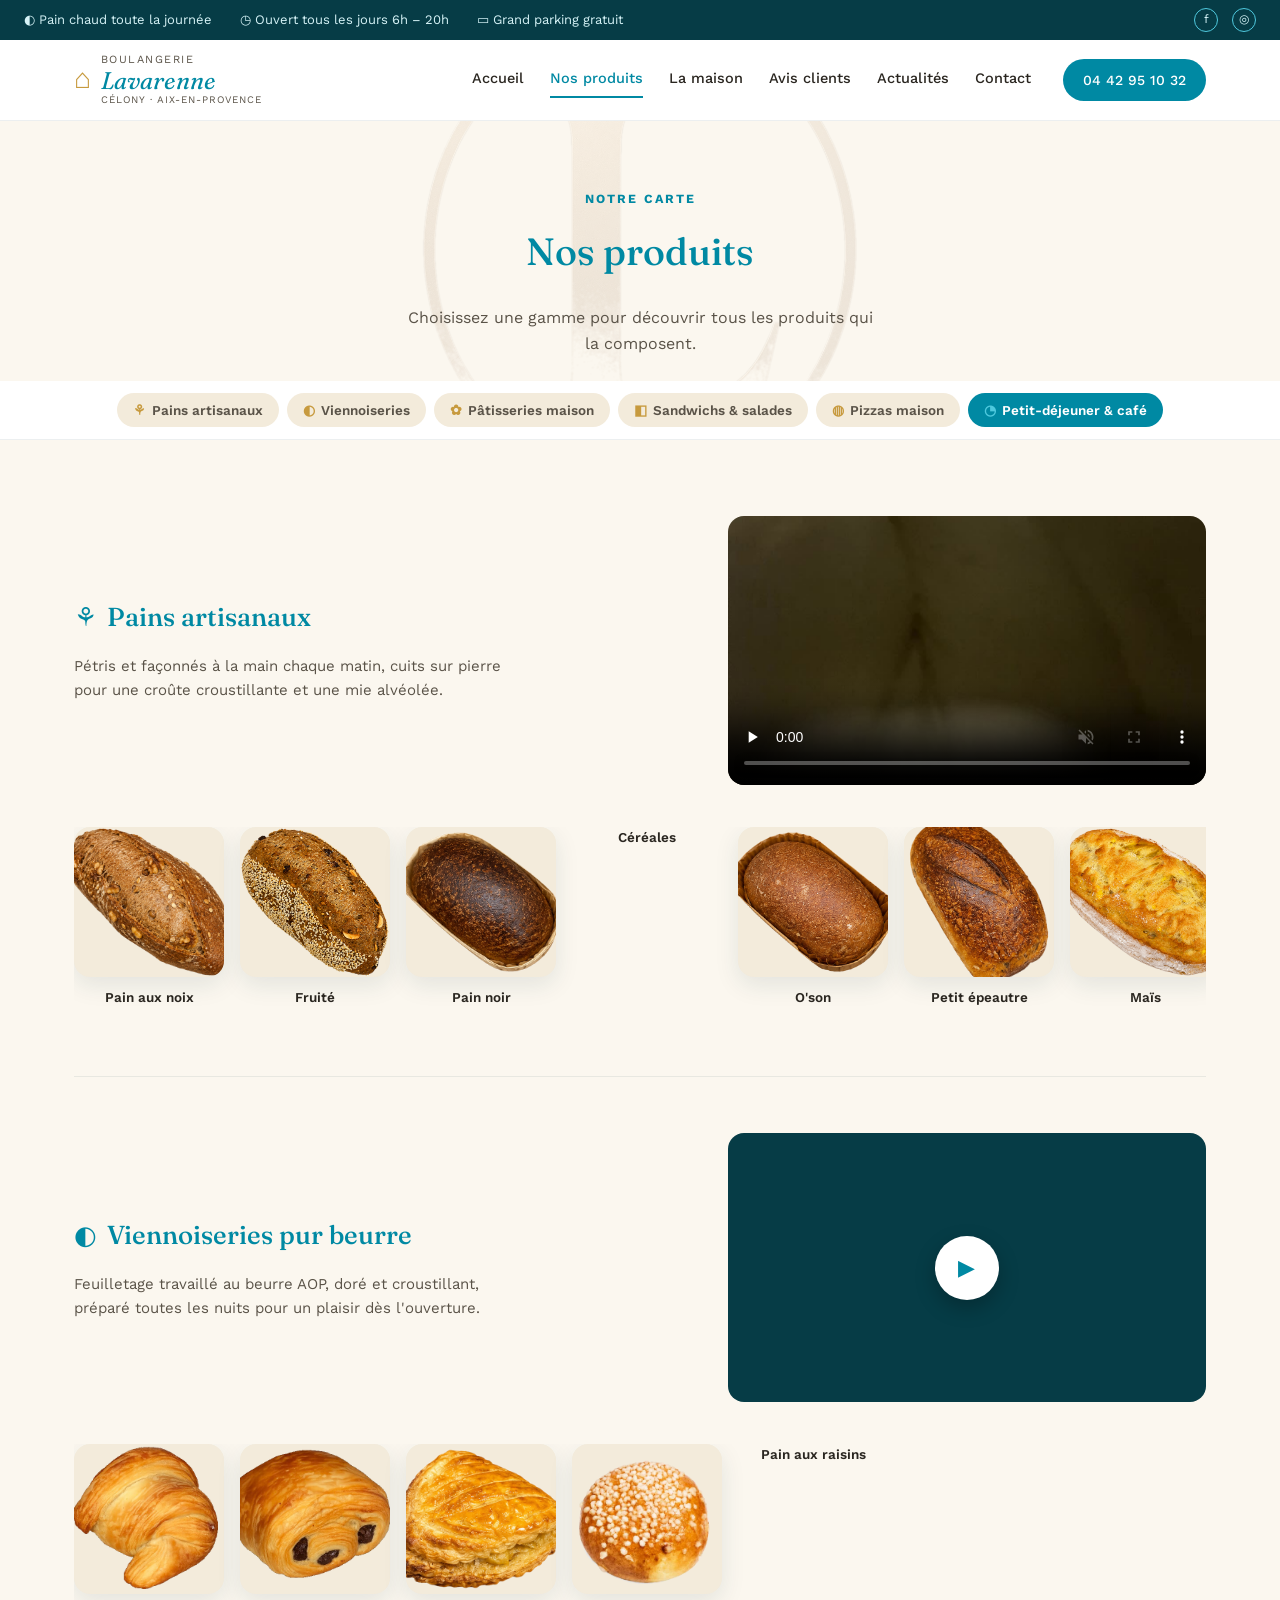
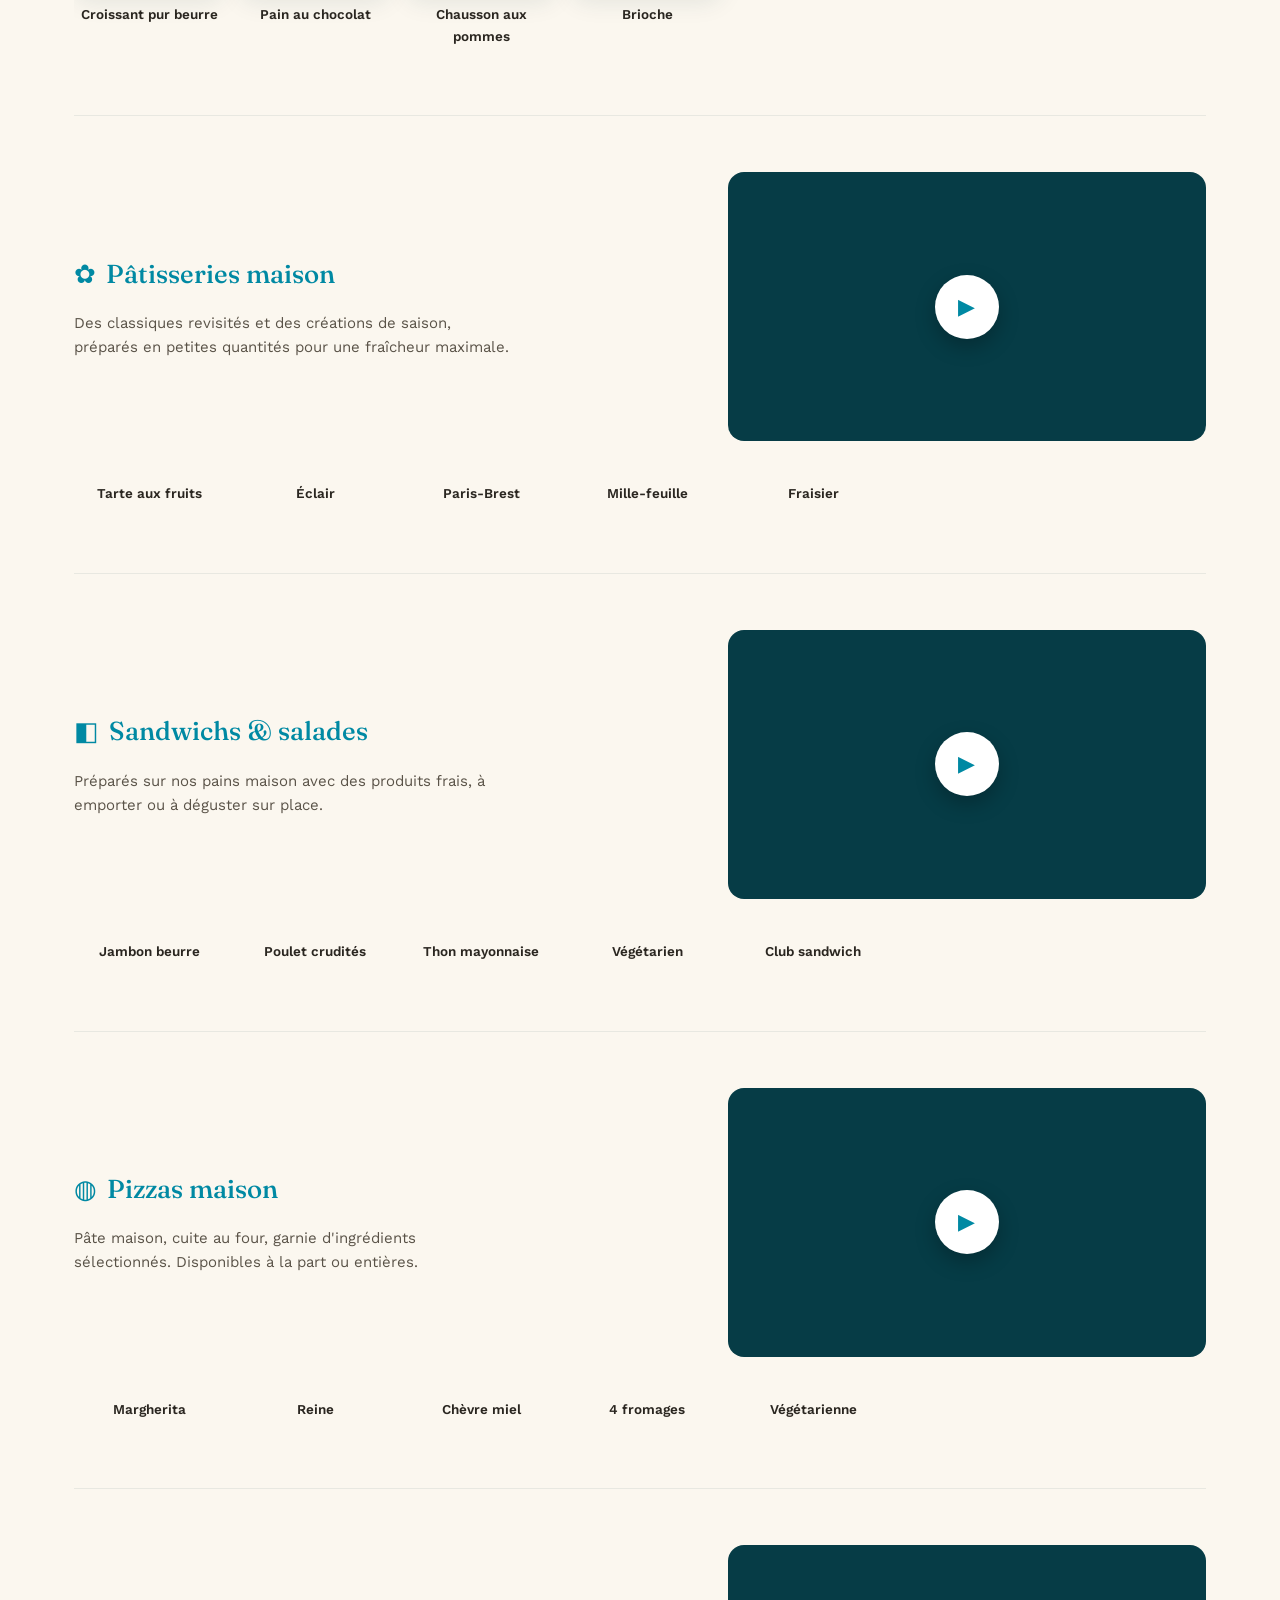
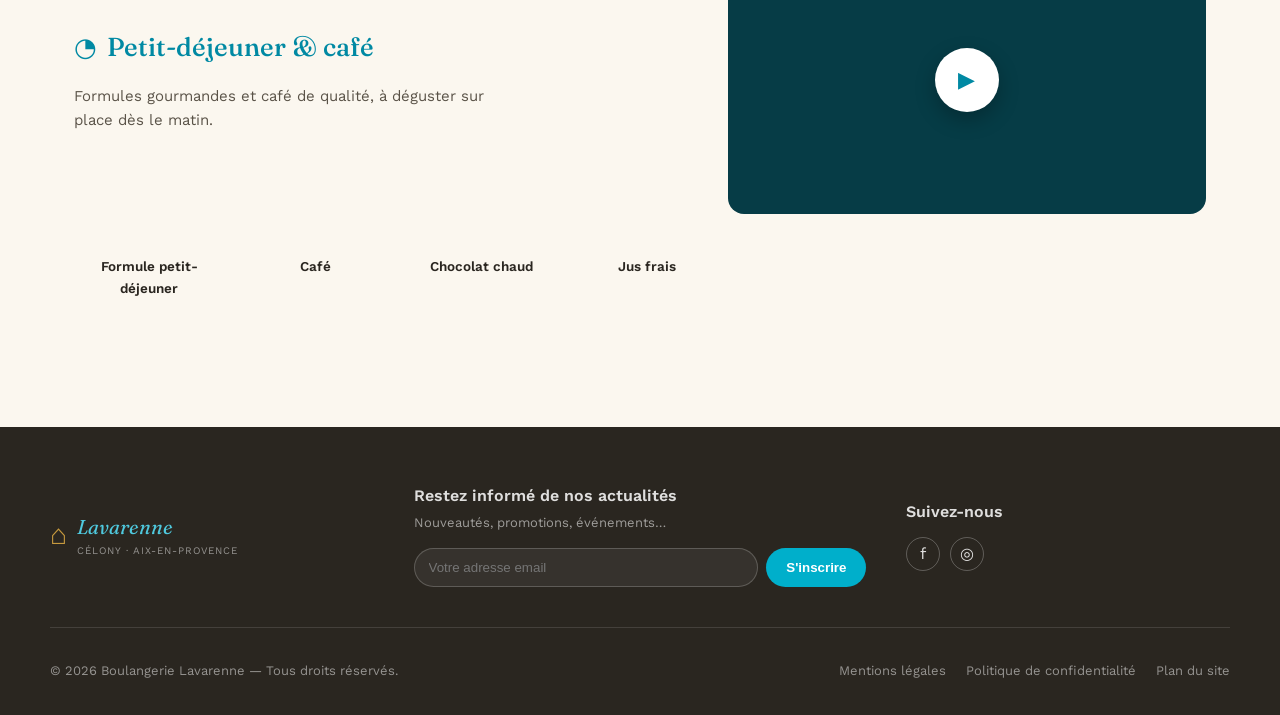
==== commit 157732bd: "Add files via upload" ====
--- a/produits.html
+++ b/produits.html
@@ -92,7 +92,7 @@
         <p>Pétris et façonnés à la main chaque matin, cuits sur pierre pour une croûte croustillante et une mie alvéolée.</p>
       </div>
       <div class="video-block small">
-        <video controls poster="atelier-video-cover.jpg" preload="none">
+        <video controls playsinline muted poster="atelier-video-cover.jpg" preload="none">
           <source src="atelier-video.mp4" type="video/mp4">
         </video>
       </div>
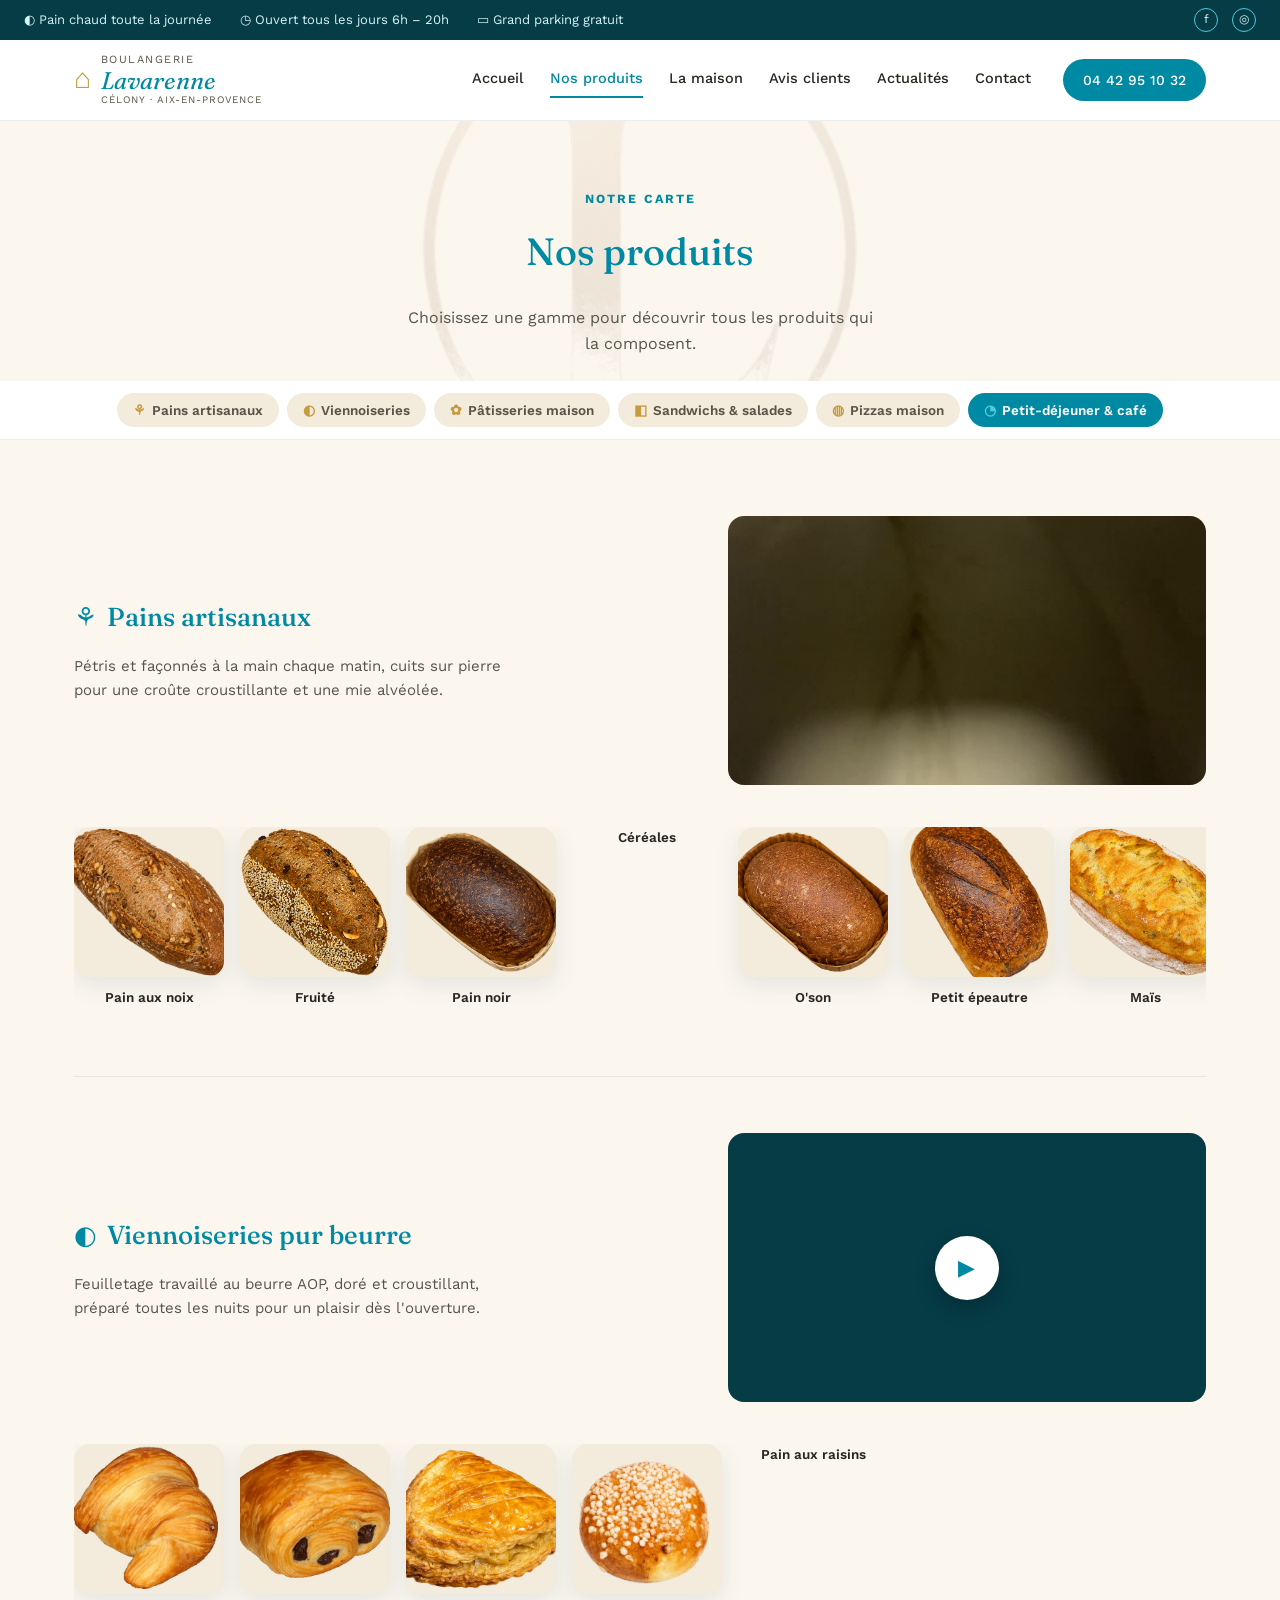
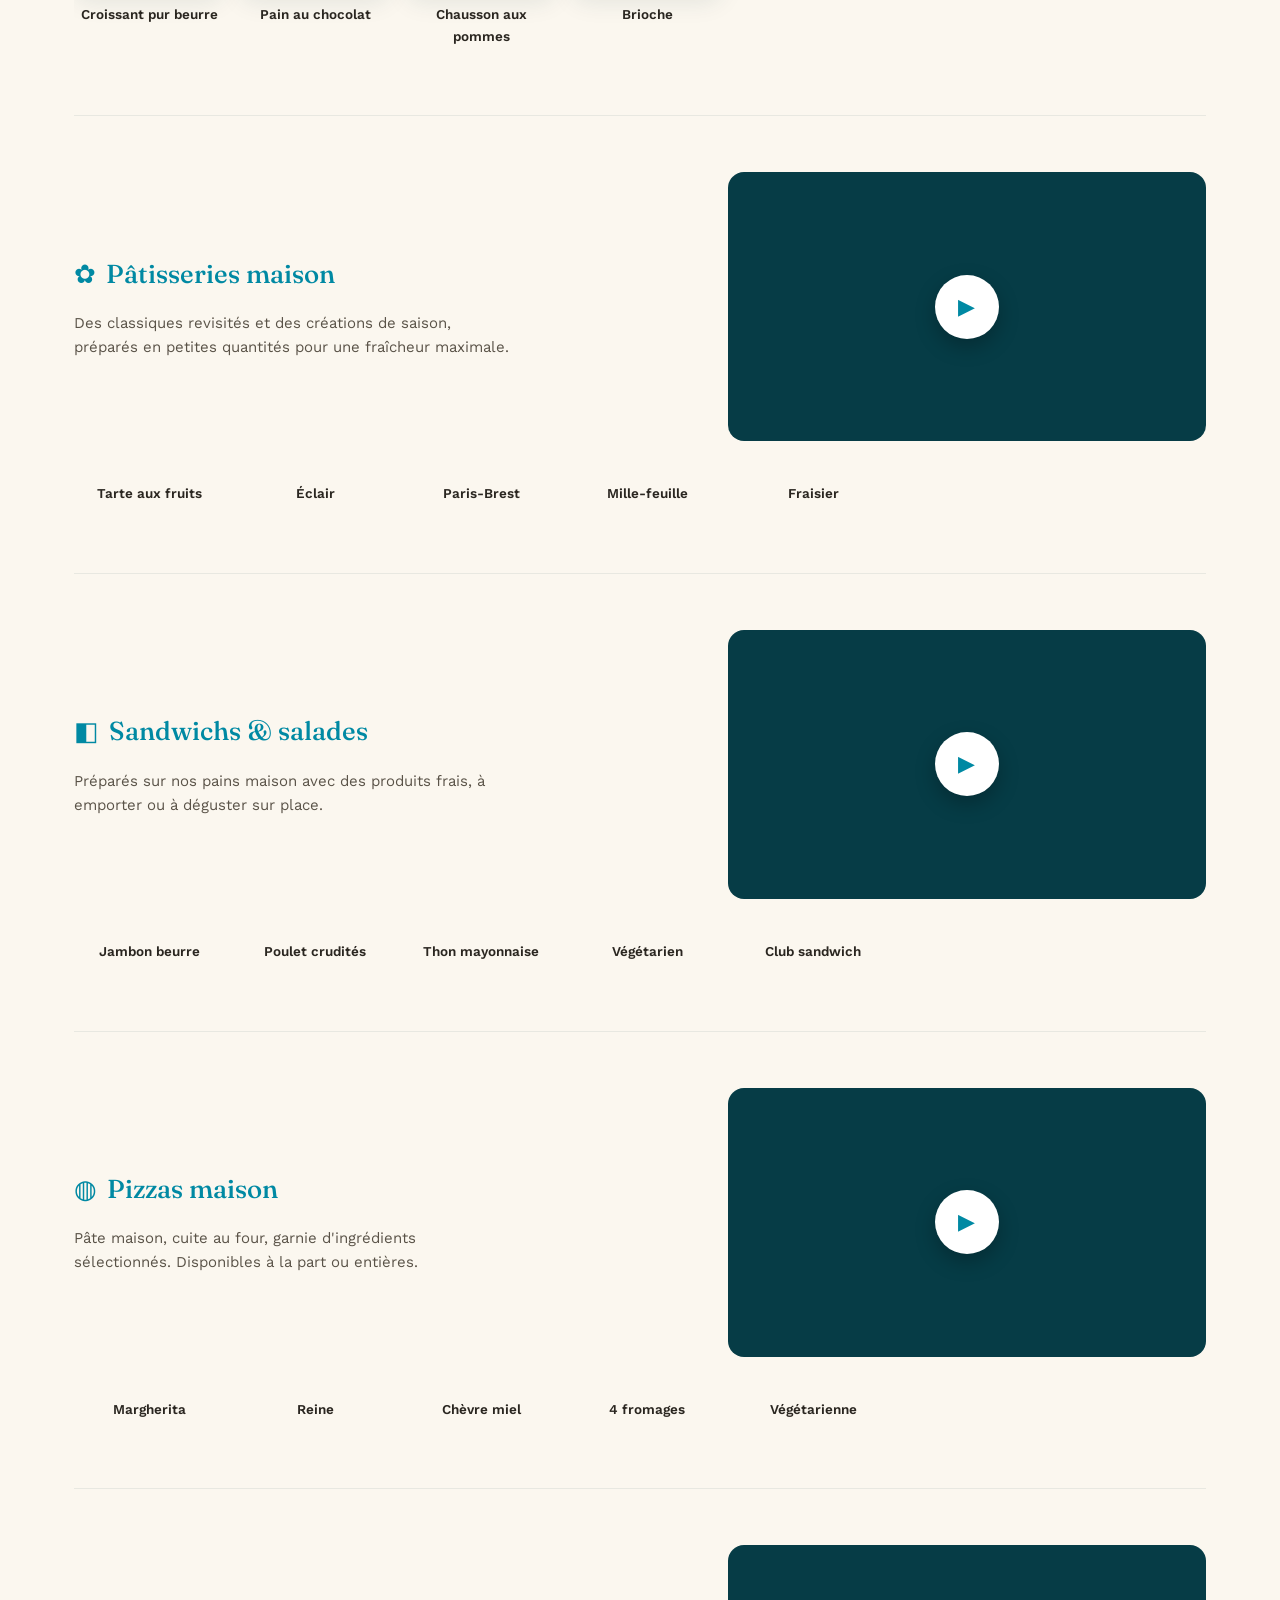
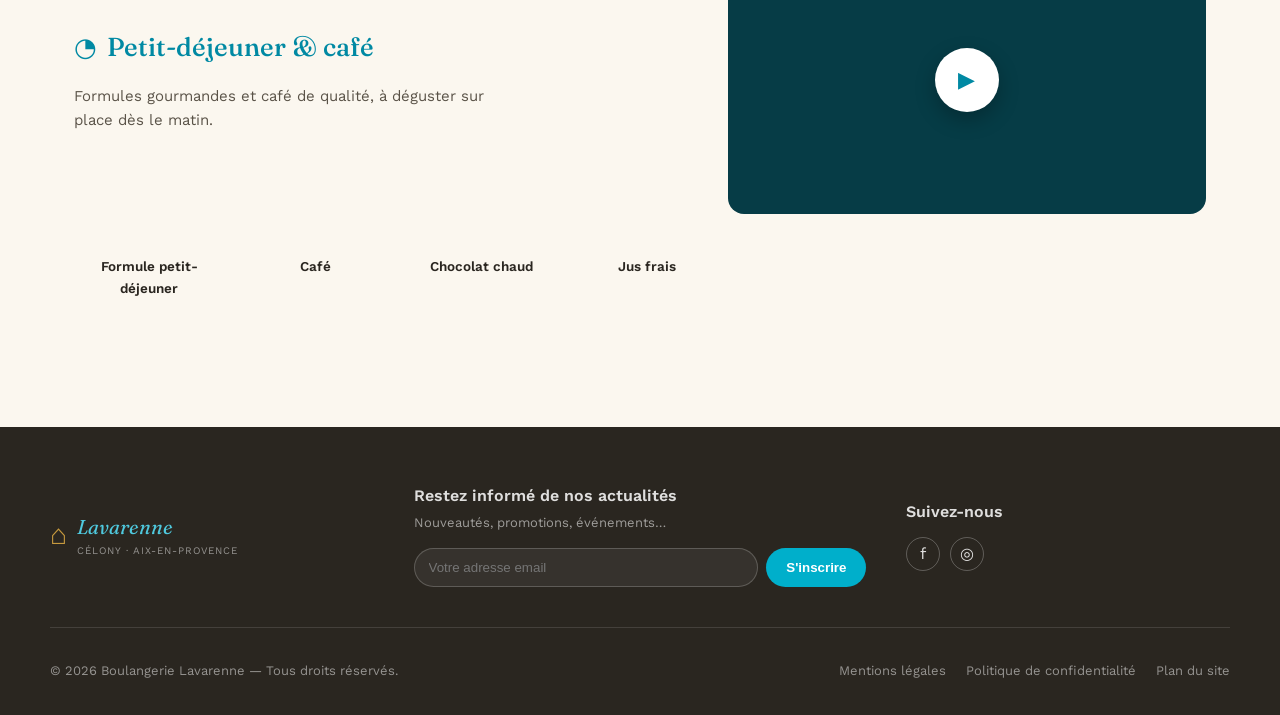
==== commit 5b5c00c0: "Add files via upload" ====
--- a/produits.html
+++ b/produits.html
@@ -92,7 +92,7 @@
         <p>Pétris et façonnés à la main chaque matin, cuits sur pierre pour une croûte croustillante et une mie alvéolée.</p>
       </div>
       <div class="video-block small">
-        <video controls playsinline muted poster="atelier-video-cover.jpg" preload="none">
+        <video autoplay muted loop playsinline poster="atelier-video-cover.jpg" preload="auto">
           <source src="atelier-video.mp4" type="video/mp4">
         </video>
       </div>
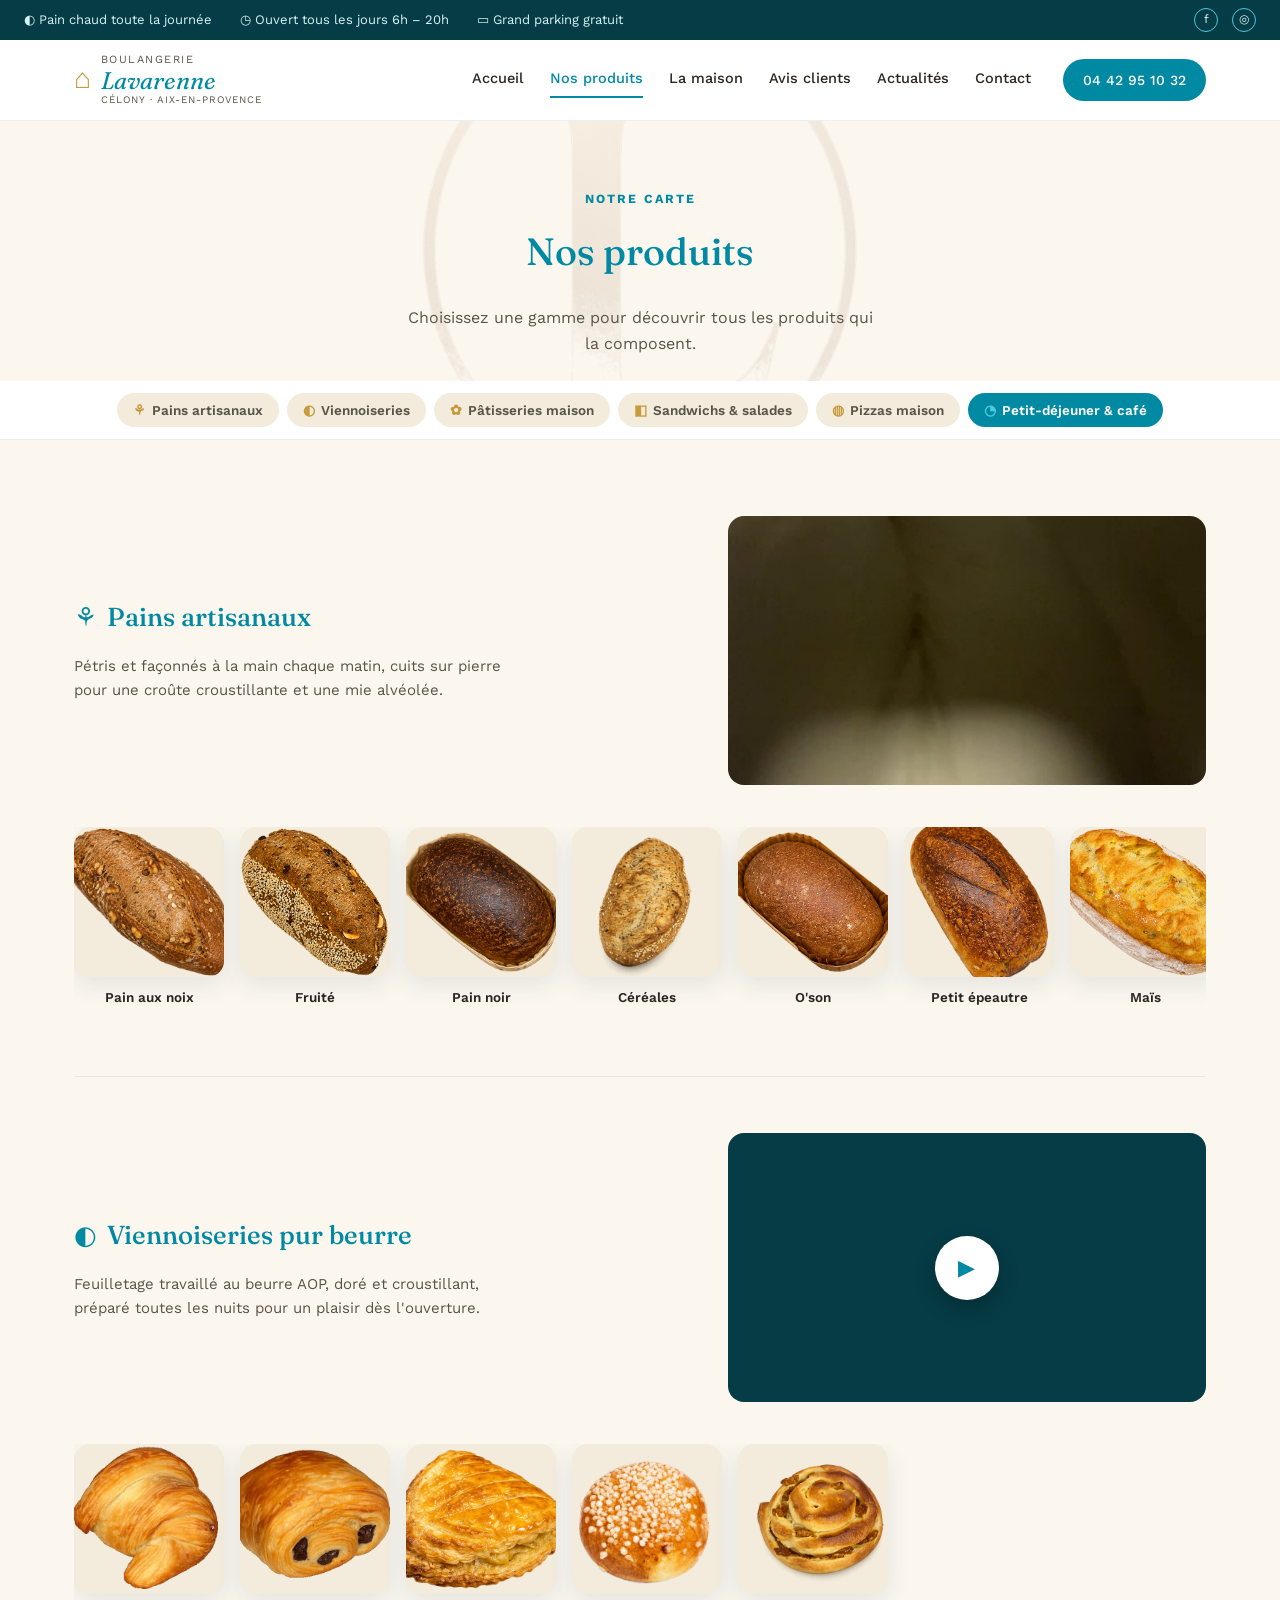
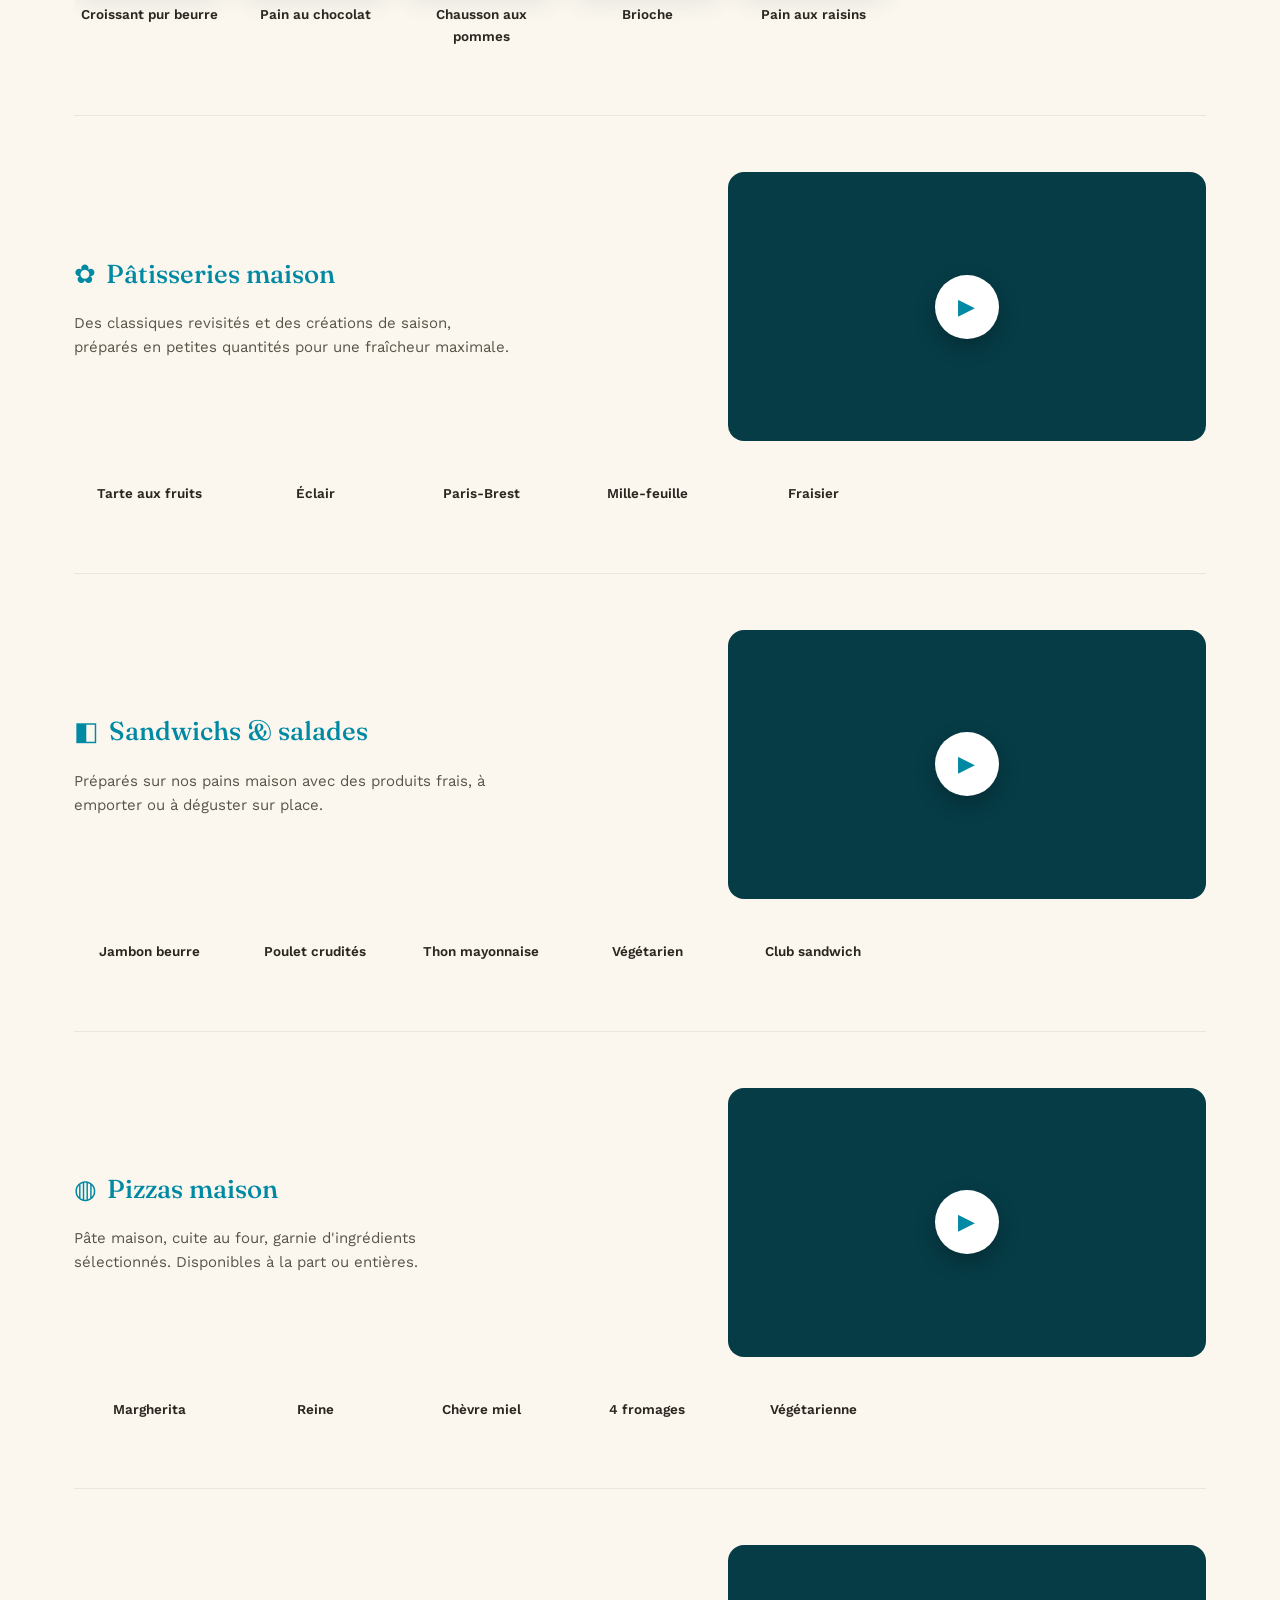
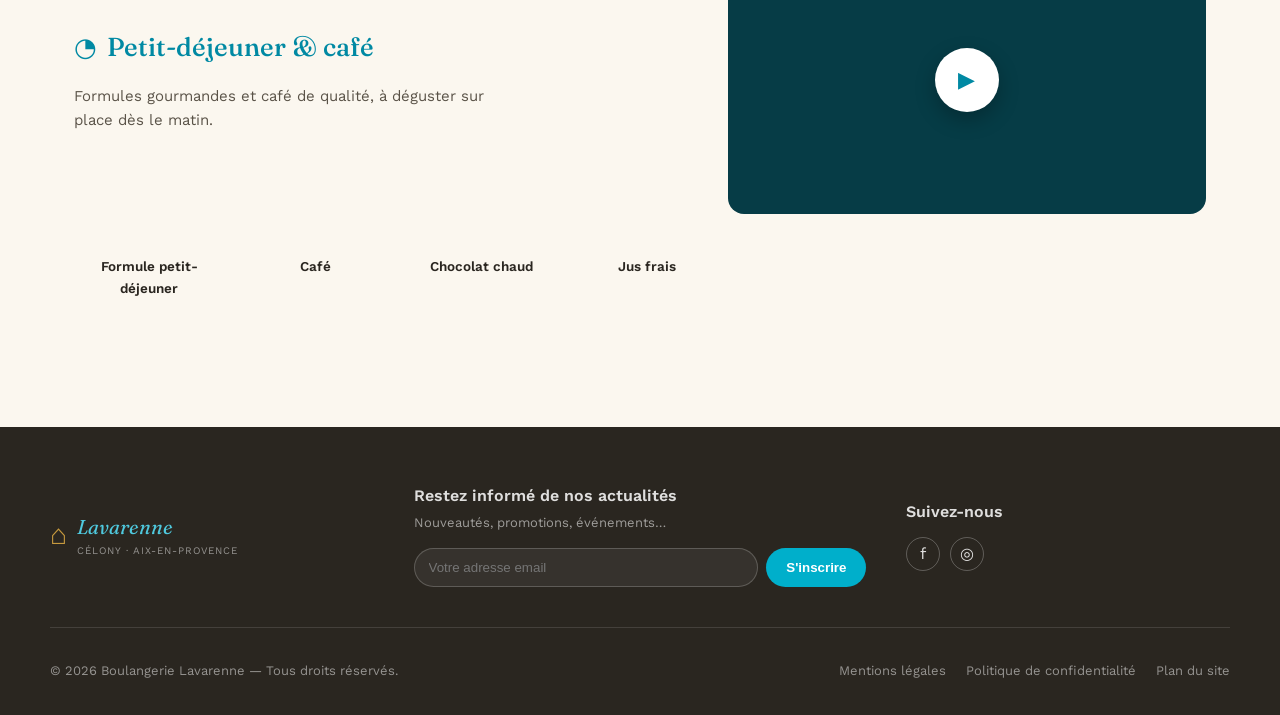
==== commit 8db140d6: "Add files via upload" ====
--- a/produits.html
+++ b/produits.html
@@ -101,7 +101,7 @@
       <div class="produit-card"><img src="pain-noix.png" onerror="this.style.display='none'" alt="Pain aux noix"><p>Pain aux noix</p></div>
       <div class="produit-card"><img src="pain-fruitier.png" onerror="this.style.display='none'" alt="Pain fruité"><p>Fruité</p></div>
       <div class="produit-card"><img src="prod-noir.png" onerror="this.style.display='none'" alt="Pain noir"><p>Pain noir</p></div>
-      <div class="produit-card"><img src="prod-cereales2.jpg" onerror="this.style.display='none'" alt="Pain aux céréales"><p>Céréales</p></div>
+      <div class="produit-card"><img src="pain-cereales.png" onerror="this.style.display='none'" alt="Pain aux céréales"><p>Céréales</p></div>
       <div class="produit-card"><img src="prod-oson.png" onerror="this.style.display='none'" alt="Pain O'son"><p>O'son</p></div>
       <div class="produit-card"><img src="prod-epeautre.png" onerror="this.style.display='none'" alt="Petit épeautre"><p>Petit épeautre</p></div>
       <div class="produit-card"><img src="pain-mais.png" onerror="this.style.display='none'" alt="Pain au maïs"><p>Maïs</p></div>
@@ -127,7 +127,7 @@
       <div class="produit-card"><img src="prod-painchoco.png" onerror="this.style.display='none'" alt="Pain au chocolat"><p>Pain au chocolat</p></div>
       <div class="produit-card"><img src="prod-chausson.png" onerror="this.style.display='none'" alt="Chausson aux pommes"><p>Chausson aux pommes</p></div>
       <div class="produit-card"><img src="brioche-sucre.webp" onerror="this.style.display='none'" alt="Brioche"><p>Brioche</p></div>
-      <div class="produit-card"><img src="Prod-raisin.jpeg" onerror="this.style.display='none'" alt="Pain aux raisins"><p>Pain aux raisins</p></div>
+      <div class="produit-card"><img src="pain-raisin.png" onerror="this.style.display='none'" alt="Pain aux raisins"><p>Pain aux raisins</p></div>
     </div>
   </section>
 
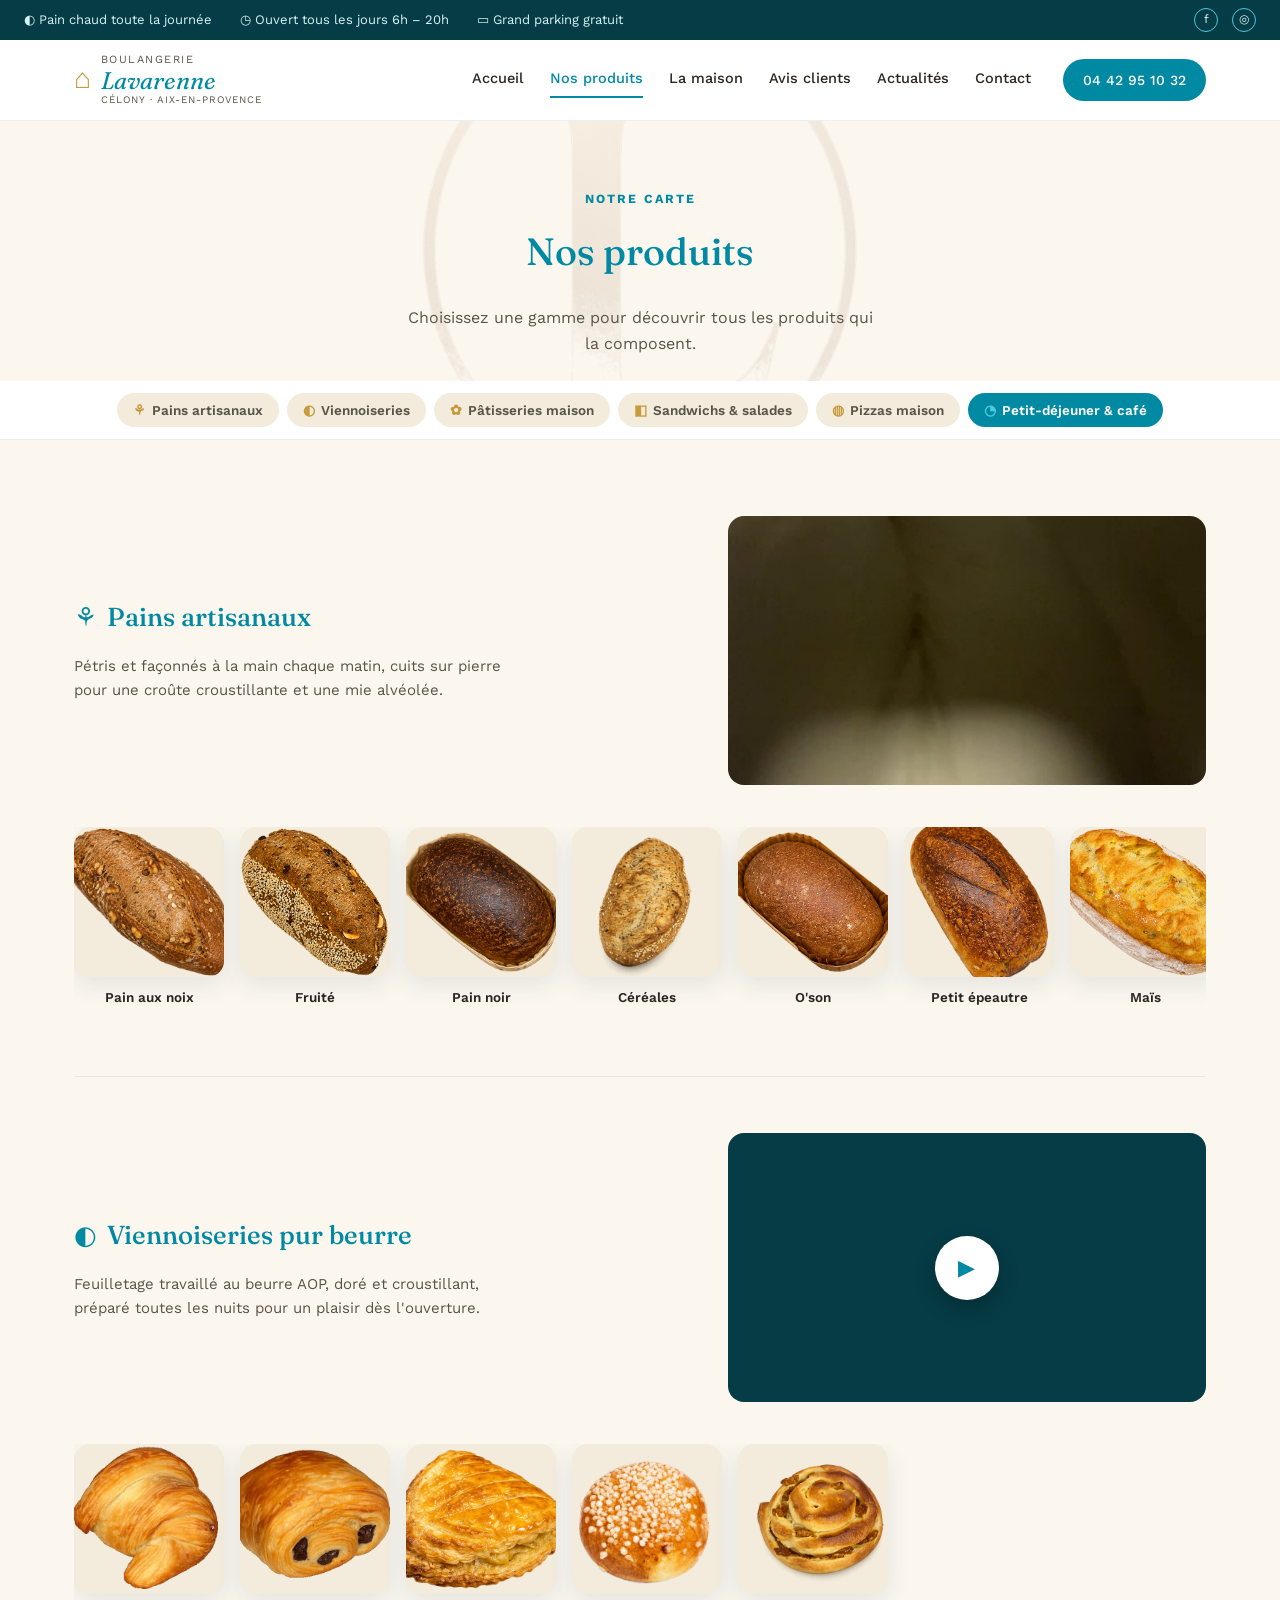
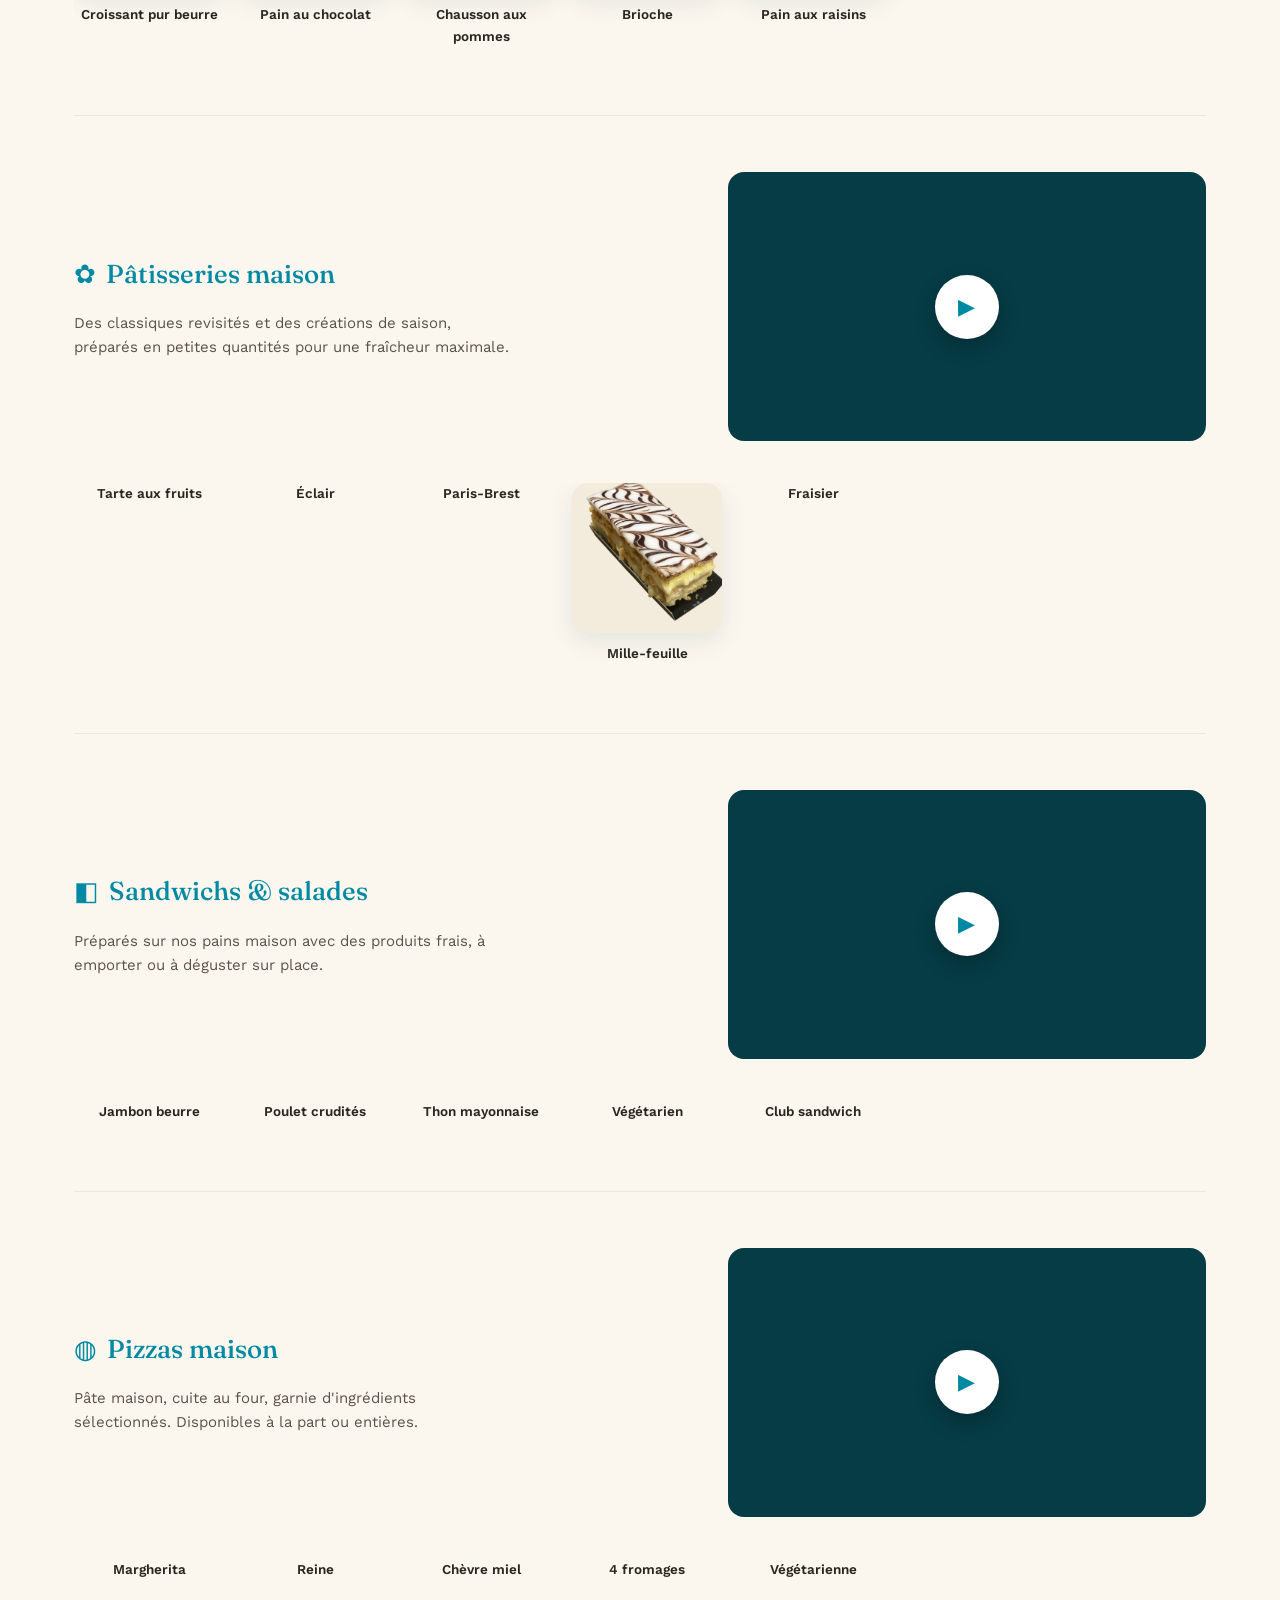
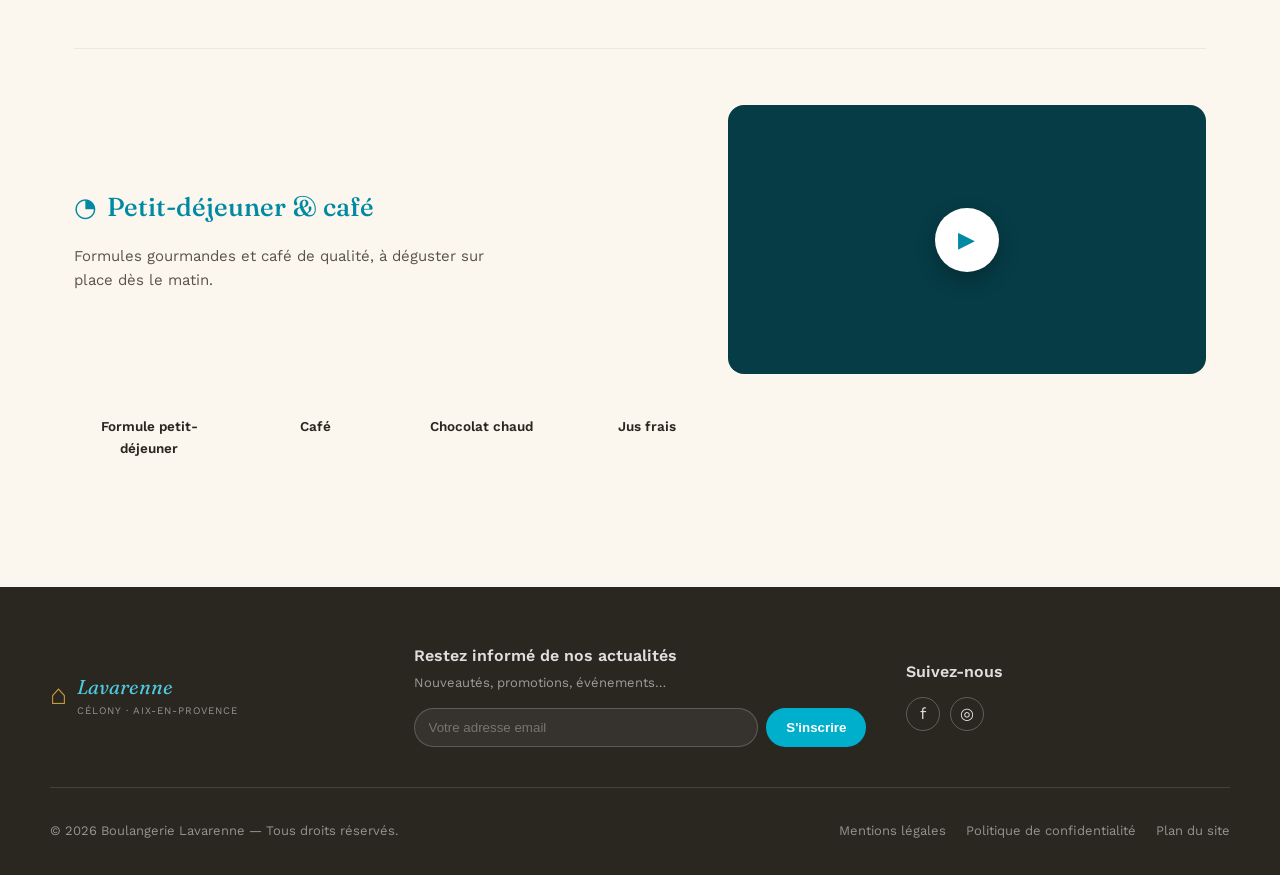
==== commit dc94fadf: "Add files via upload" ====
--- a/produits.html
+++ b/produits.html
@@ -105,7 +105,7 @@
       <div class="produit-card"><img src="prod-oson.png" onerror="this.style.display='none'" alt="Pain O'son"><p>O'son</p></div>
       <div class="produit-card"><img src="prod-epeautre.png" onerror="this.style.display='none'" alt="Petit épeautre"><p>Petit épeautre</p></div>
       <div class="produit-card"><img src="pain-mais.png" onerror="this.style.display='none'" alt="Pain au maïs"><p>Maïs</p></div>
-      <div class="produit-card"><img src="prod-tourteseigle.jpg" onerror="this.style.display='none'" alt="Tourte de seigle"><p>Tourte de seigle</p></div>
+      <div class="produit-card"><img src="pain-tourteseigle.png" onerror="this.style.display='none'" alt="Tourte de seigle"><p>Tourte de seigle</p></div>
       <div class="produit-card"><img src="pain-olives.png" onerror="this.style.display='none'" alt="Pain aux olives"><p>Pain aux olives</p></div>
     </div>
   </section>
@@ -147,7 +147,7 @@
       <div class="produit-card"><img src="prod-tarte.jpg" onerror="this.style.display='none'" alt="Tarte aux fruits"><p>Tarte aux fruits</p></div>
       <div class="produit-card"><img src="prod-eclair.jpg" onerror="this.style.display='none'" alt="Éclair"><p>Éclair</p></div>
       <div class="produit-card"><img src="prod-parisbrest.jpg" onerror="this.style.display='none'" alt="Paris-Brest"><p>Paris-Brest</p></div>
-      <div class="produit-card"><img src="prod-millefeuille.jpg" onerror="this.style.display='none'" alt="Mille-feuille"><p>Mille-feuille</p></div>
+      <div class="produit-card"><img src="prod-millefeuille.png" onerror="this.style.display='none'" alt="Mille-feuille"><p>Mille-feuille</p></div>
       <div class="produit-card"><img src="prod-fraisier.jpg" onerror="this.style.display='none'" alt="Fraisier"><p>Fraisier</p></div>
     </div>
   </section>
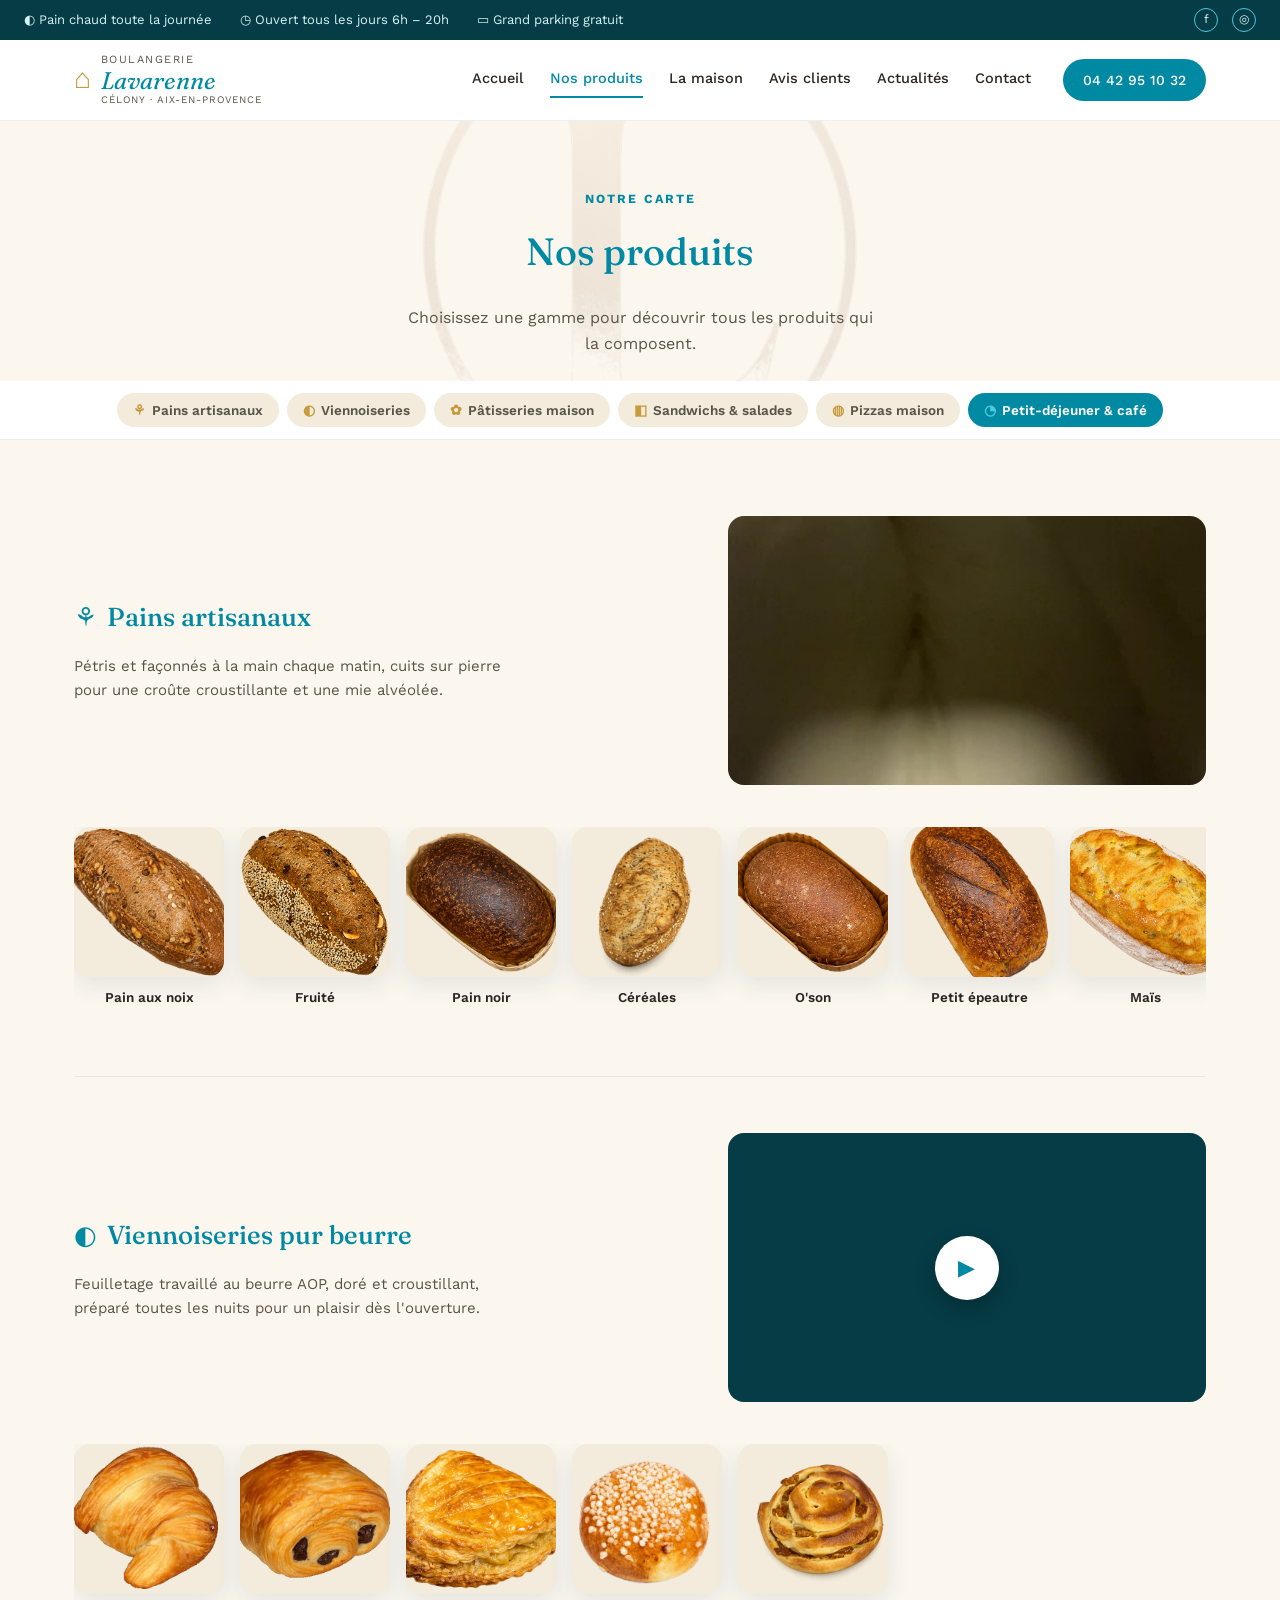
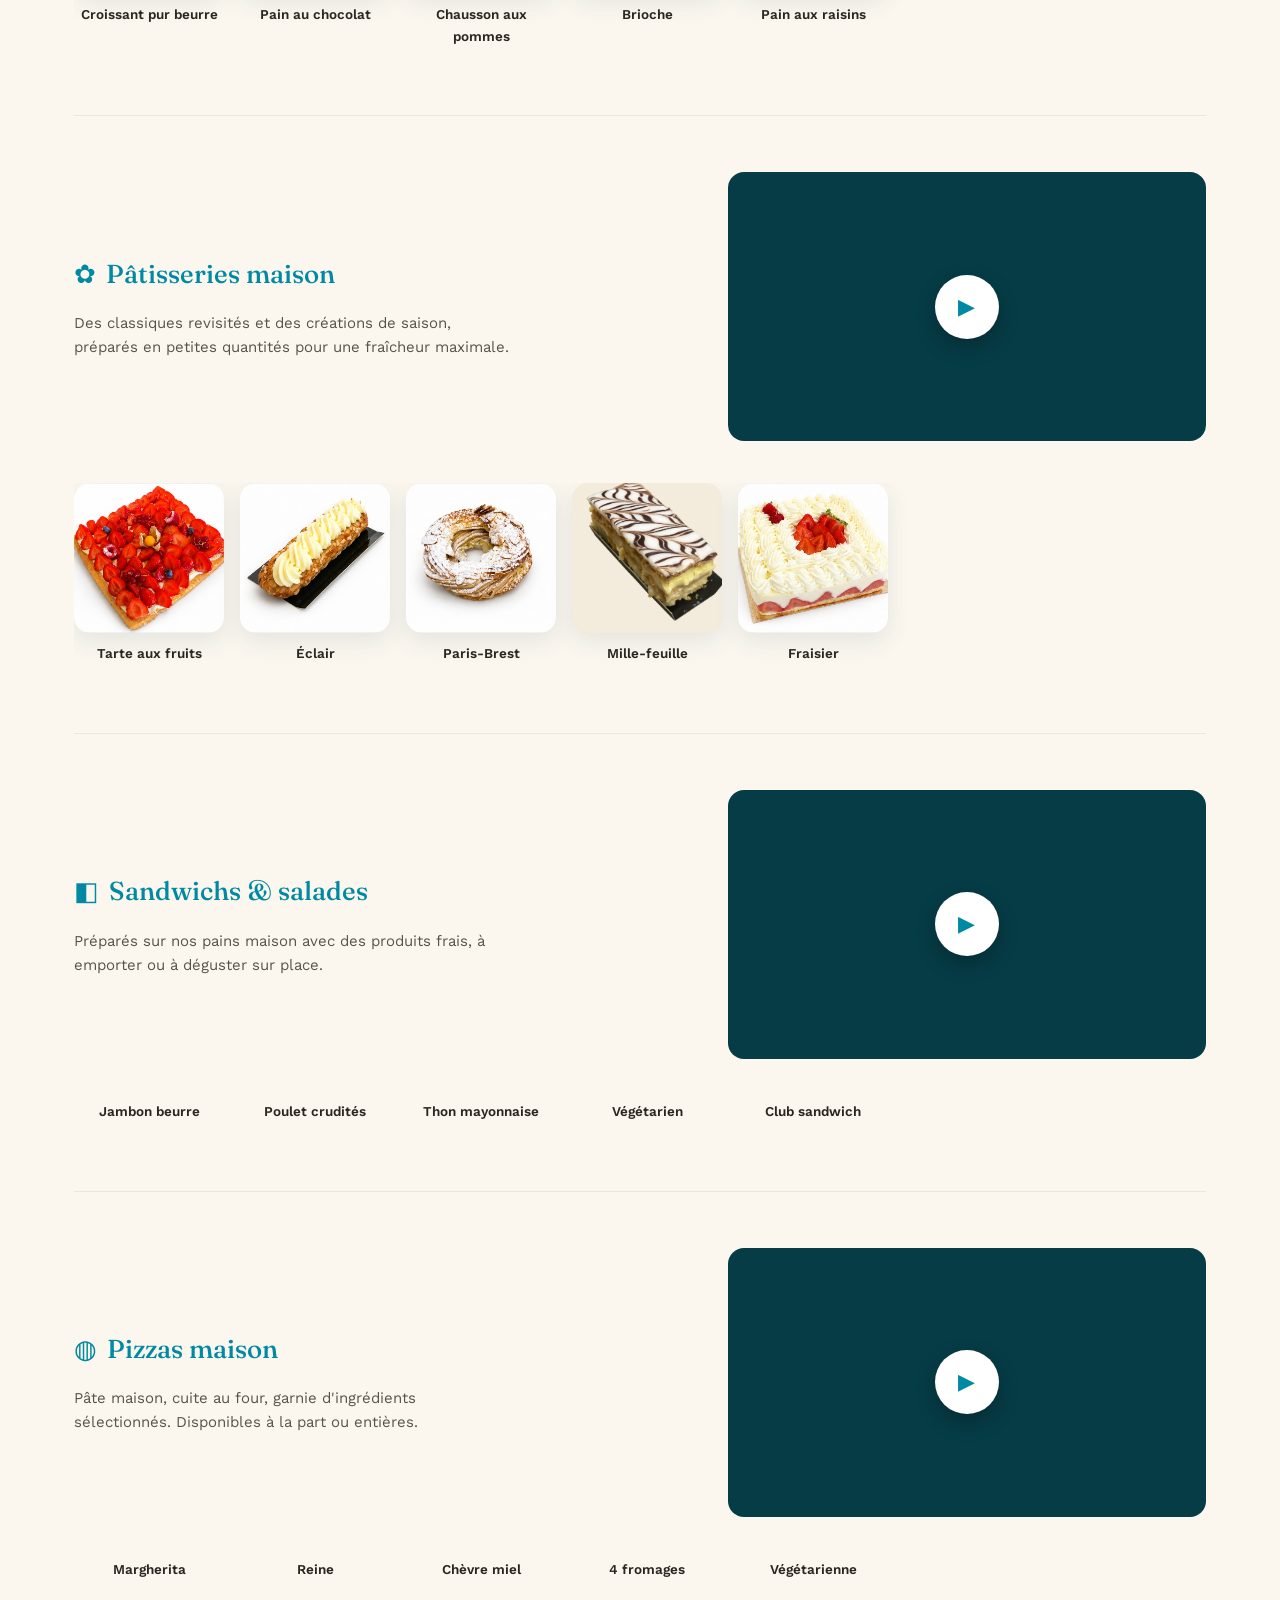
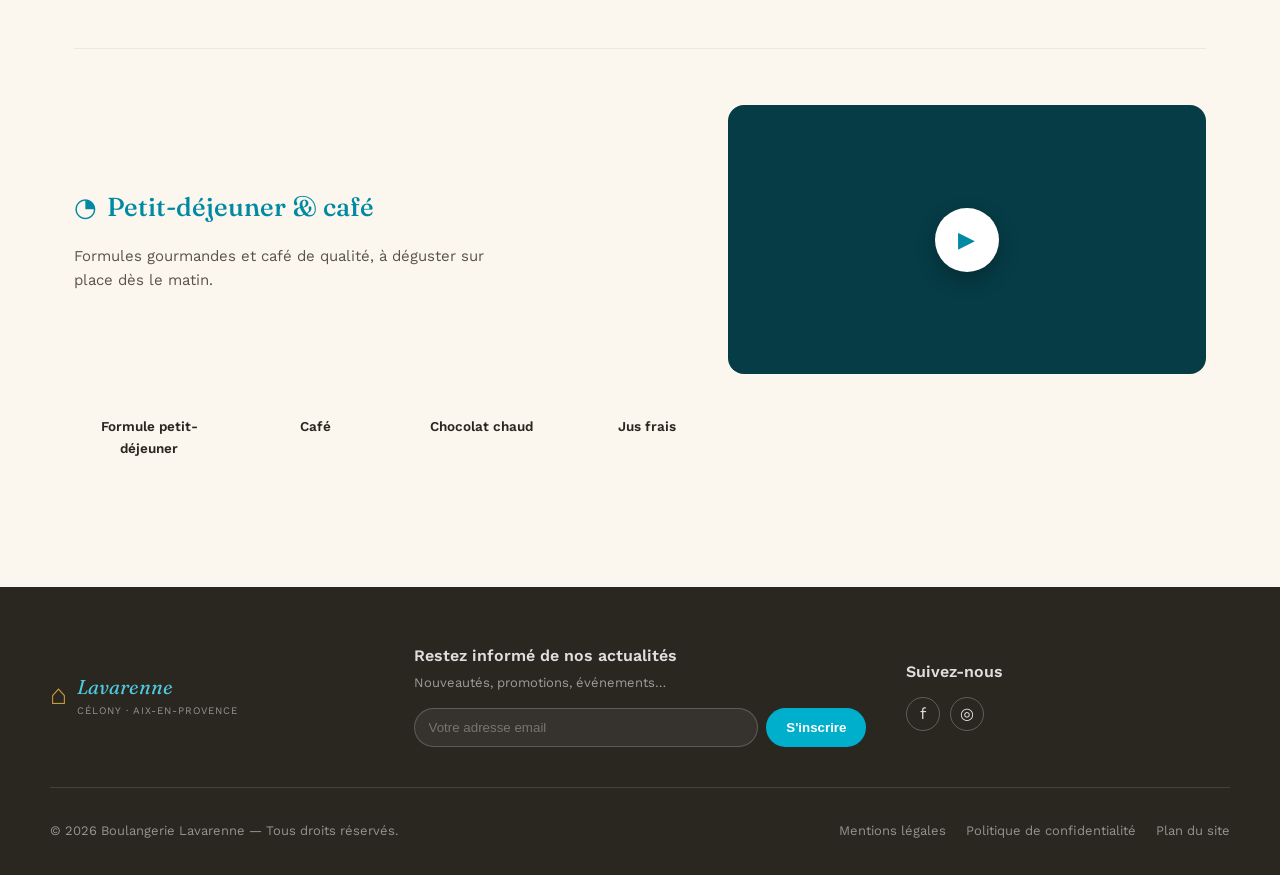
==== commit ea92eb24: "Add files via upload" ====
--- a/produits.html
+++ b/produits.html
@@ -144,11 +144,11 @@
       </div>
     </div>
     <div class="produit-scroll">
-      <div class="produit-card"><img src="prod-tarte.jpg" onerror="this.style.display='none'" alt="Tarte aux fruits"><p>Tarte aux fruits</p></div>
-      <div class="produit-card"><img src="prod-eclair.jpg" onerror="this.style.display='none'" alt="Éclair"><p>Éclair</p></div>
-      <div class="produit-card"><img src="prod-parisbrest.jpg" onerror="this.style.display='none'" alt="Paris-Brest"><p>Paris-Brest</p></div>
+      <div class="produit-card"><img src="prod-tarte.jpeg" onerror="this.style.display='none'" alt="Tarte aux fruits"><p>Tarte aux fruits</p></div>
+      <div class="produit-card"><img src="prod-eclair.jpeg" onerror="this.style.display='none'" alt="Éclair"><p>Éclair</p></div>
+      <div class="produit-card"><img src="prod-parisbrest.jpeg" onerror="this.style.display='none'" alt="Paris-Brest"><p>Paris-Brest</p></div>
       <div class="produit-card"><img src="prod-millefeuille.png" onerror="this.style.display='none'" alt="Mille-feuille"><p>Mille-feuille</p></div>
-      <div class="produit-card"><img src="prod-fraisier.jpg" onerror="this.style.display='none'" alt="Fraisier"><p>Fraisier</p></div>
+      <div class="produit-card"><img src="prod-fraisier.jpeg" onerror="this.style.display='none'" alt="Fraisier"><p>Fraisier</p></div>
     </div>
   </section>
 
